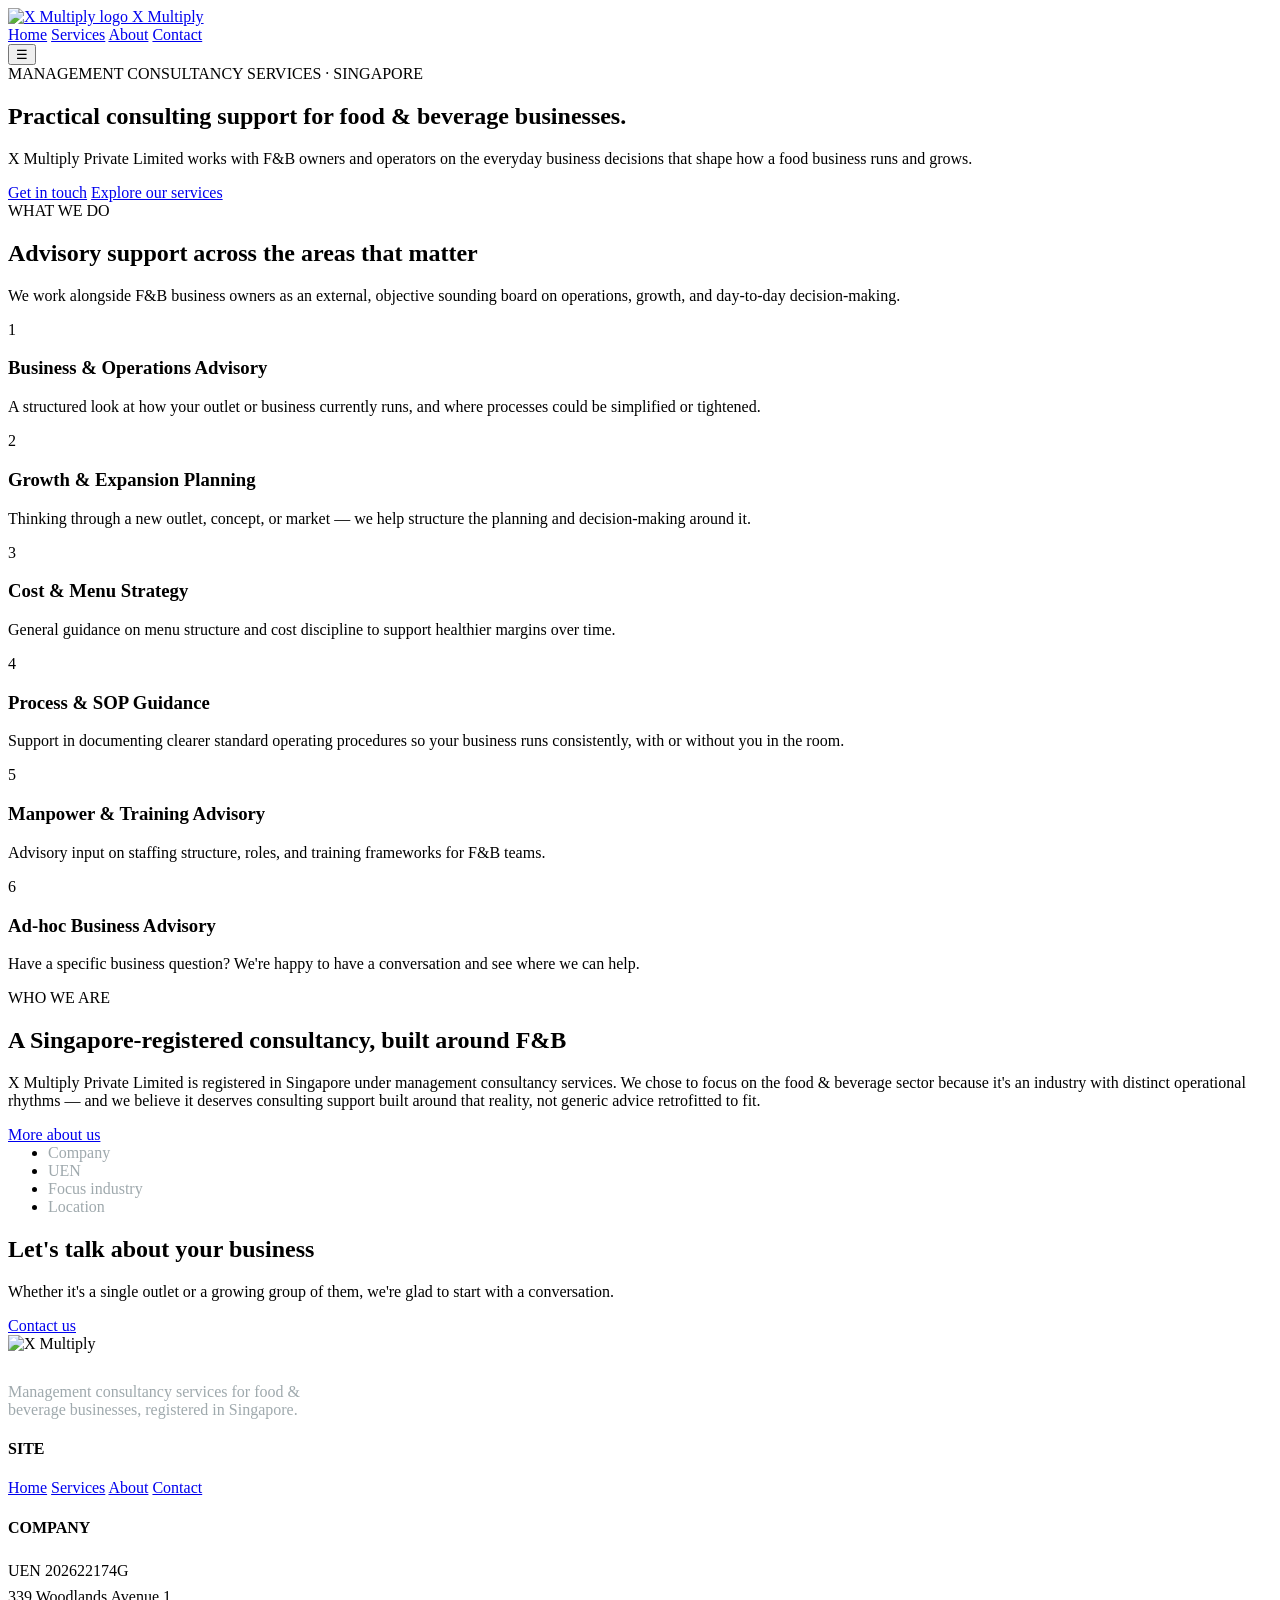
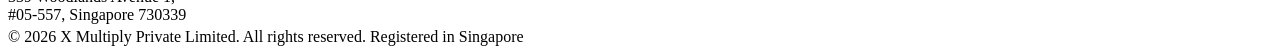
==== index.html @ 217ff971 "Add site pages, .gitignore, and vercel config" ====
<!doctype html>
<html lang="en">
<head>
<meta charset="utf-8" />
<meta name="viewport" content="width=device-width, initial-scale=1" />
<title>X Multiply Private Limited | F&amp;B Management Consultancy</title>
<meta name="description" content="X Multiply Private Limited is a Singapore-registered management consultancy offering advisory support to food &amp; beverage businesses." />
<link rel="icon" href="assets/favicon.svg" type="image/svg+xml" />
<link rel="apple-touch-icon" href="assets/logo-icon-192.png" />
<meta property="og:title" content="X Multiply Private Limited" />
<meta property="og:description" content="Management consultancy services for F&amp;B businesses in Singapore." />
<meta property="og:image" content="assets/og-image.png" />
<meta property="og:type" content="website" />
<link rel="stylesheet" href="css/style.css" />
</head>
<body>

<header class="site-header">
  <div class="wrap">
    <a href="index.html" class="brand">
      <img src="assets/logo-icon-192.png" alt="X Multiply logo" />
      <span>X Multiply</span>
    </a>
    <nav class="nav">
      <a href="index.html" class="active">Home</a>
      <a href="services.html">Services</a>
      <a href="about.html">About</a>
      <a href="contact.html">Contact</a>
    </nav>
    <button class="nav-toggle" aria-label="Toggle menu">&#9776;</button>
  </div>
</header>

<section class="hero">
  <div class="wrap">
    <span class="eyebrow">MANAGEMENT CONSULTANCY SERVICES &middot; SINGAPORE</span>
    <h1>Practical consulting support for food &amp; beverage businesses.</h1>
    <p class="lead">X Multiply Private Limited works with F&amp;B owners and operators on the everyday business decisions that shape how a food business runs and grows.</p>
    <div class="hero-actions">
      <a href="contact.html" class="btn btn-gold">Get in touch</a>
      <a href="services.html" class="btn btn-outline">Explore our services</a>
    </div>
  </div>
</section>

<section>
  <div class="wrap">
    <div class="section-head">
      <span class="kicker">WHAT WE DO</span>
      <h2>Advisory support across the areas that matter</h2>
      <p>We work alongside F&amp;B business owners as an external, objective sounding board on operations, growth, and day-to-day decision-making.</p>
    </div>
    <div class="grid">
      <div class="card">
        <div class="num">1</div>
        <h3>Business &amp; Operations Advisory</h3>
        <p>A structured look at how your outlet or business currently runs, and where processes could be simplified or tightened.</p>
      </div>
      <div class="card">
        <div class="num">2</div>
        <h3>Growth &amp; Expansion Planning</h3>
        <p>Thinking through a new outlet, concept, or market — we help structure the planning and decision-making around it.</p>
      </div>
      <div class="card">
        <div class="num">3</div>
        <h3>Cost &amp; Menu Strategy</h3>
        <p>General guidance on menu structure and cost discipline to support healthier margins over time.</p>
      </div>
      <div class="card">
        <div class="num">4</div>
        <h3>Process &amp; SOP Guidance</h3>
        <p>Support in documenting clearer standard operating procedures so your business runs consistently, with or without you in the room.</p>
      </div>
      <div class="card">
        <div class="num">5</div>
        <h3>Manpower &amp; Training Advisory</h3>
        <p>Advisory input on staffing structure, roles, and training frameworks for F&amp;B teams.</p>
      </div>
      <div class="card">
        <div class="num">6</div>
        <h3>Ad-hoc Business Advisory</h3>
        <p>Have a specific business question? We're happy to have a conversation and see where we can help.</p>
      </div>
    </div>
  </div>
</section>

<section class="band">
  <div class="wrap split">
    <div>
      <span class="kicker">WHO WE ARE</span>
      <h2>A Singapore-registered consultancy, built around F&amp;B</h2>
      <p>X Multiply Private Limited is registered in Singapore under management consultancy services. We chose to focus on the food &amp; beverage sector because it's an industry with distinct operational rhythms — and we believe it deserves consulting support built around that reality, not generic advice retrofitted to fit.</p>
      <a href="about.html" class="btn btn-outline">More about us</a>
    </div>
    <div class="panel" style="background:rgba(255,255,255,0.04); border-color:rgba(255,255,255,0.12);">
      <ul class="fact-list" style="margin-top:0;">
        <li><span style="color:#9fa9ad;">Company</span><span style="color:#fff;">X Multiply Private Limited</span></li>
        <li><span style="color:#9fa9ad;">UEN</span><span style="color:#fff;">202622174G</span></li>
        <li><span style="color:#9fa9ad;">Focus industry</span><span style="color:#fff;">Food &amp; Beverage</span></li>
        <li><span style="color:#9fa9ad;">Location</span><span style="color:#fff;">Singapore</span></li>
      </ul>
    </div>
  </div>
</section>

<section class="cta-band">
  <div class="wrap">
    <h2>Let's talk about your business</h2>
    <p>Whether it's a single outlet or a growing group of them, we're glad to start with a conversation.</p>
    <a href="contact.html" class="btn btn-gold">Contact us</a>
  </div>
</section>

<footer class="site-footer">
  <div class="wrap">
    <div class="footer-grid">
      <div>
        <img src="assets/logo-horizontal-white.png" alt="X Multiply" style="height:32px; margin-bottom:14px;" />
        <p style="color:#9fa9ad; max-width:320px;">Management consultancy services for food &amp; beverage businesses, registered in Singapore.</p>
      </div>
      <div>
        <h4>SITE</h4>
        <a href="index.html">Home</a>
        <a href="services.html">Services</a>
        <a href="about.html">About</a>
        <a href="contact.html">Contact</a>
      </div>
      <div>
        <h4>COMPANY</h4>
        <span style="display:block; padding:4px 0;">UEN 202622174G</span>
        <span style="display:block; padding:4px 0;">339 Woodlands Avenue 1,<br/>#05-557, Singapore 730339</span>
      </div>
    </div>
    <div class="footer-bottom">
      <span>&copy; 2026 X Multiply Private Limited. All rights reserved.</span>
      <span>Registered in Singapore</span>
    </div>
  </div>
</footer>

<script src="js/main.js"></script>
</body>
</html>
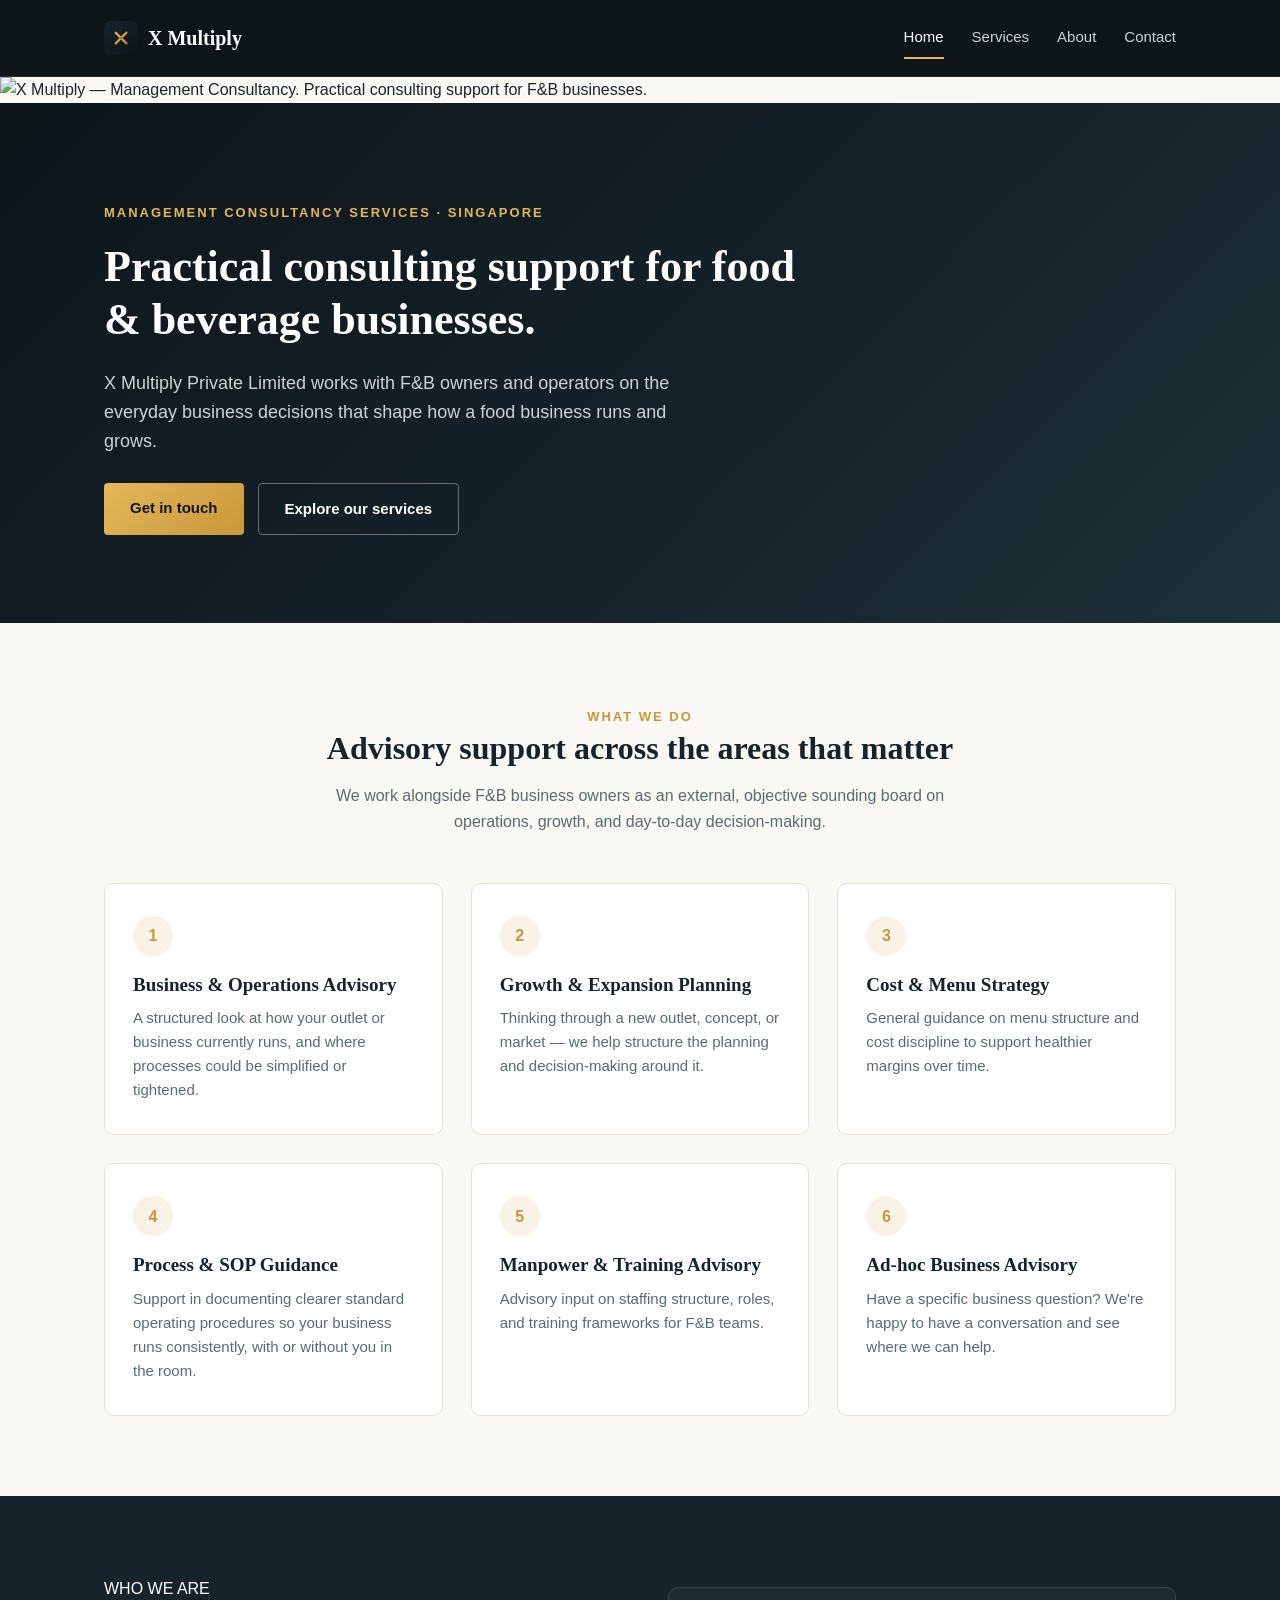
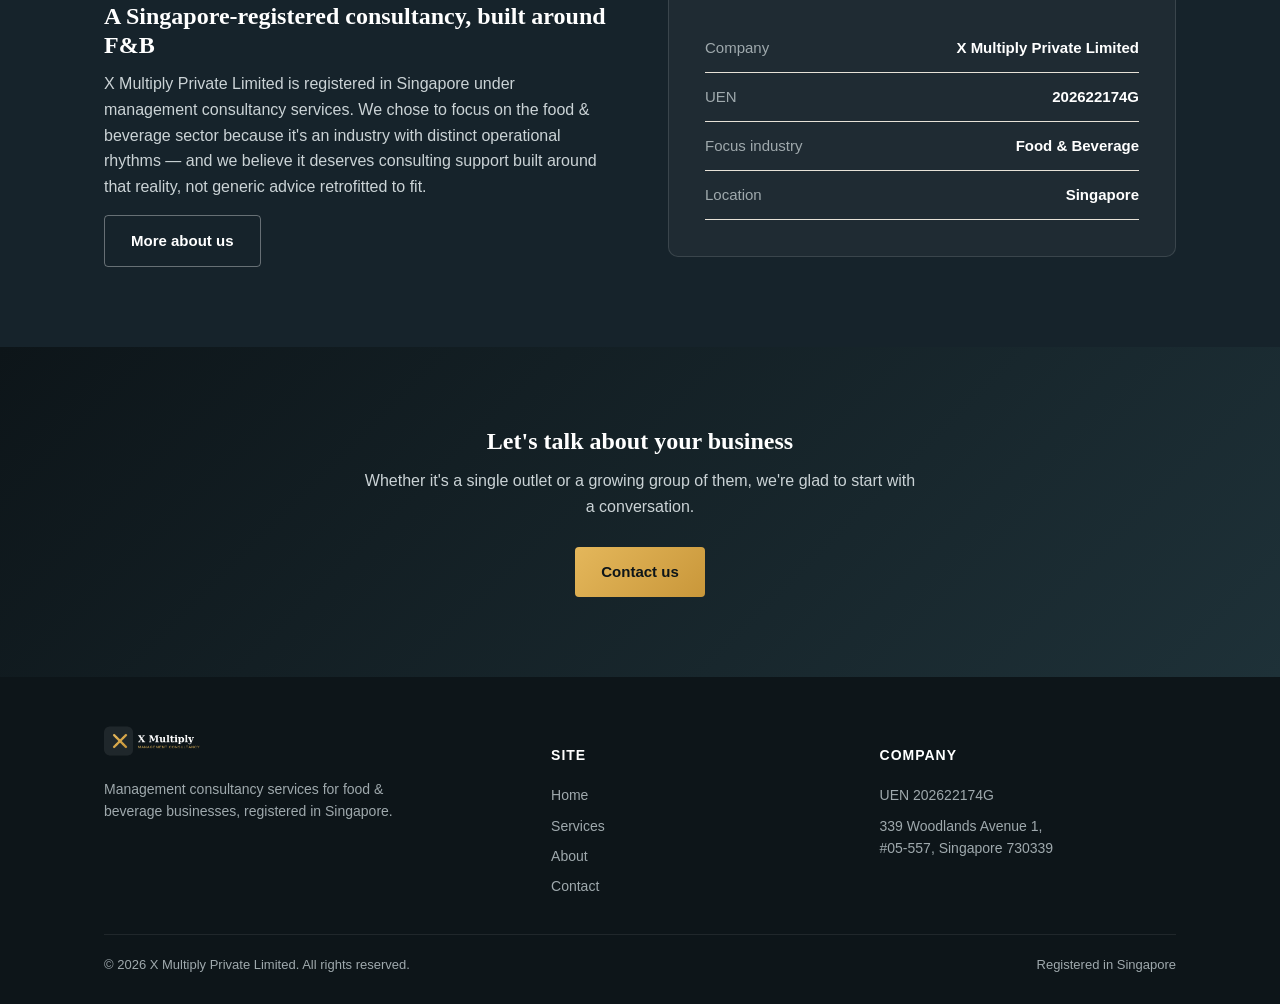
==== commit 7e35d5bf: "Add website banner image to all pages" ====
--- a/index.html
+++ b/index.html
@@ -30,6 +30,10 @@
     <button class="nav-toggle" aria-label="Toggle menu">&#9776;</button>
   </div>
 </header>
+
+<div class="site-banner">
+  <img src="assets/banner-web.png" alt="X Multiply — Management Consultancy. Practical consulting support for F&amp;B businesses." />
+</div>
 
 <section class="hero">
   <div class="wrap">
--- a/css/style.css
+++ b/css/style.css
@@ -0,0 +1,230 @@
+:root {
+  --navy-950: #0d1519;
+  --navy-900: #16232b;
+  --navy-800: #1e3138;
+  --gold-400: #e4b75b;
+  --gold-500: #c9973a;
+  --ink: #1c2529;
+  --muted: #5c6b70;
+  --paper: #faf8f4;
+  --line: #e7e2d8;
+  --max: 1120px;
+}
+
+* { box-sizing: border-box; }
+html { scroll-behavior: smooth; }
+
+body {
+  margin: 0;
+  font-family: -apple-system, BlinkMacSystemFont, "Segoe UI", Arial, sans-serif;
+  color: var(--ink);
+  background: var(--paper);
+  line-height: 1.6;
+}
+
+h1, h2, h3 {
+  font-family: Georgia, "Times New Roman", serif;
+  margin: 0 0 0.5em;
+  line-height: 1.2;
+  color: var(--navy-900);
+}
+
+p { margin: 0 0 1em; color: var(--muted); }
+a { color: inherit; text-decoration: none; }
+
+.wrap {
+  max-width: var(--max);
+  margin: 0 auto;
+  padding: 0 24px;
+}
+
+/* Header */
+.site-header {
+  background: var(--navy-950);
+  position: sticky;
+  top: 0;
+  z-index: 50;
+  border-bottom: 1px solid rgba(228,183,91,0.15);
+}
+.site-header .wrap {
+  display: flex;
+  align-items: center;
+  justify-content: space-between;
+  height: 76px;
+}
+.brand { display: flex; align-items: center; gap: 10px; }
+.brand img { height: 34px; display: block; }
+.brand span { color: #fff; font-family: Georgia, serif; font-size: 20px; font-weight: 700; }
+
+.nav { display: flex; gap: 28px; }
+.nav a {
+  color: #cbd3d6;
+  font-size: 15px;
+  font-weight: 500;
+  padding: 8px 0;
+  border-bottom: 2px solid transparent;
+  transition: color .2s, border-color .2s;
+}
+.nav a:hover, .nav a.active { color: #fff; border-color: var(--gold-400); }
+
+.nav-toggle { display: none; background: none; border: none; color: #fff; font-size: 24px; cursor: pointer; }
+
+@media (max-width: 760px) {
+  .nav { position: absolute; top: 76px; left: 0; right: 0; background: var(--navy-950); flex-direction: column; padding: 16px 24px; gap: 16px; display: none; border-bottom: 1px solid rgba(228,183,91,0.15); }
+  .nav.open { display: flex; }
+  .nav-toggle { display: block; }
+}
+
+/* Hero */
+.hero {
+  background: linear-gradient(135deg, var(--navy-950), var(--navy-900) 60%, var(--navy-800));
+  color: #fff;
+  padding: 96px 0 88px;
+}
+.hero .eyebrow {
+  display: inline-block;
+  color: var(--gold-400);
+  font-size: 13px;
+  letter-spacing: 2px;
+  font-weight: 600;
+  margin-bottom: 18px;
+}
+.hero h1 { color: #fff; font-size: 44px; max-width: 720px; }
+.hero p.lead { color: #cbd3d6; font-size: 18px; max-width: 620px; }
+.hero-actions { display: flex; gap: 14px; margin-top: 28px; flex-wrap: wrap; }
+
+.btn {
+  display: inline-block;
+  padding: 13px 26px;
+  border-radius: 4px;
+  font-weight: 600;
+  font-size: 15px;
+  transition: transform .15s, opacity .15s;
+}
+.btn:hover { transform: translateY(-1px); }
+.btn-gold { background: linear-gradient(135deg, var(--gold-400), var(--gold-500)); color: var(--navy-950); }
+.btn-outline { border: 1px solid rgba(255,255,255,0.35); color: #fff; }
+
+/* Sections */
+section { padding: 80px 0; }
+.section-head { max-width: 640px; margin: 0 auto 48px; text-align: center; }
+.section-head .kicker { color: var(--gold-500); font-size: 13px; letter-spacing: 2px; font-weight: 700; }
+.section-head h2 { font-size: 32px; }
+
+.grid {
+  display: grid;
+  gap: 28px;
+  grid-template-columns: repeat(auto-fit, minmax(260px, 1fr));
+}
+
+.card {
+  background: #fff;
+  border: 1px solid var(--line);
+  border-radius: 10px;
+  padding: 32px 28px;
+}
+.card .num {
+  display: inline-flex;
+  width: 40px; height: 40px;
+  align-items: center; justify-content: center;
+  border-radius: 50%;
+  background: rgba(201,151,58,0.12);
+  color: var(--gold-500);
+  font-weight: 700;
+  margin-bottom: 18px;
+}
+.card h3 { font-size: 19px; margin-bottom: 10px; }
+.card p { margin: 0; font-size: 15px; }
+
+.band {
+  background: var(--navy-900);
+  color: #fff;
+}
+.band h2 { color: #fff; }
+.band p { color: #cbd3d6; }
+
+.split {
+  display: grid;
+  grid-template-columns: 1fr 1fr;
+  gap: 56px;
+  align-items: center;
+}
+@media (max-width: 800px) { .split { grid-template-columns: 1fr; } }
+
+.fact-list { list-style: none; padding: 0; margin: 24px 0 0; }
+.fact-list li {
+  display: flex;
+  justify-content: space-between;
+  gap: 12px;
+  padding: 12px 0;
+  border-bottom: 1px solid var(--line);
+  font-size: 15px;
+}
+.fact-list li span:first-child { color: var(--muted); }
+.fact-list li span:last-child { font-weight: 600; color: var(--navy-900); text-align: right; }
+
+.panel {
+  background: #fff;
+  border: 1px solid var(--line);
+  border-radius: 10px;
+  padding: 36px;
+}
+
+.cta-band {
+  background: linear-gradient(135deg, var(--navy-950), var(--navy-800));
+  color: #fff;
+  text-align: center;
+}
+.cta-band h2 { color: #fff; }
+.cta-band p { color: #cbd3d6; max-width: 560px; margin: 0 auto 28px; }
+
+/* Contact */
+.contact-grid { display: grid; grid-template-columns: 1fr 1fr; gap: 48px; }
+@media (max-width: 800px) { .contact-grid { grid-template-columns: 1fr; } }
+.field { margin-bottom: 18px; }
+.field label { display: block; font-size: 14px; font-weight: 600; margin-bottom: 6px; color: var(--navy-900); }
+.field input, .field textarea {
+  width: 100%;
+  padding: 12px 14px;
+  border: 1px solid var(--line);
+  border-radius: 6px;
+  font-size: 15px;
+  font-family: inherit;
+  background: #fff;
+}
+.field textarea { resize: vertical; min-height: 120px; }
+
+.disclaimer {
+  font-size: 13px;
+  color: var(--muted);
+  border-top: 1px dashed var(--line);
+  padding-top: 16px;
+  margin-top: 8px;
+}
+
+/* Footer */
+.site-footer {
+  background: var(--navy-950);
+  color: #9fa9ad;
+  padding: 48px 0 28px;
+  font-size: 14px;
+}
+.footer-grid {
+  display: grid;
+  grid-template-columns: 1.4fr 1fr 1fr;
+  gap: 32px;
+  margin-bottom: 32px;
+}
+@media (max-width: 700px) { .footer-grid { grid-template-columns: 1fr; } }
+.site-footer h4 { color: #fff; font-family: inherit; font-size: 14px; letter-spacing: 1px; margin-bottom: 14px; }
+.site-footer a { color: #9fa9ad; display: block; padding: 4px 0; }
+.site-footer a:hover { color: var(--gold-400); }
+.footer-bottom {
+  border-top: 1px solid rgba(255,255,255,0.08);
+  padding-top: 20px;
+  display: flex;
+  justify-content: space-between;
+  flex-wrap: wrap;
+  gap: 8px;
+  font-size: 13px;
+}
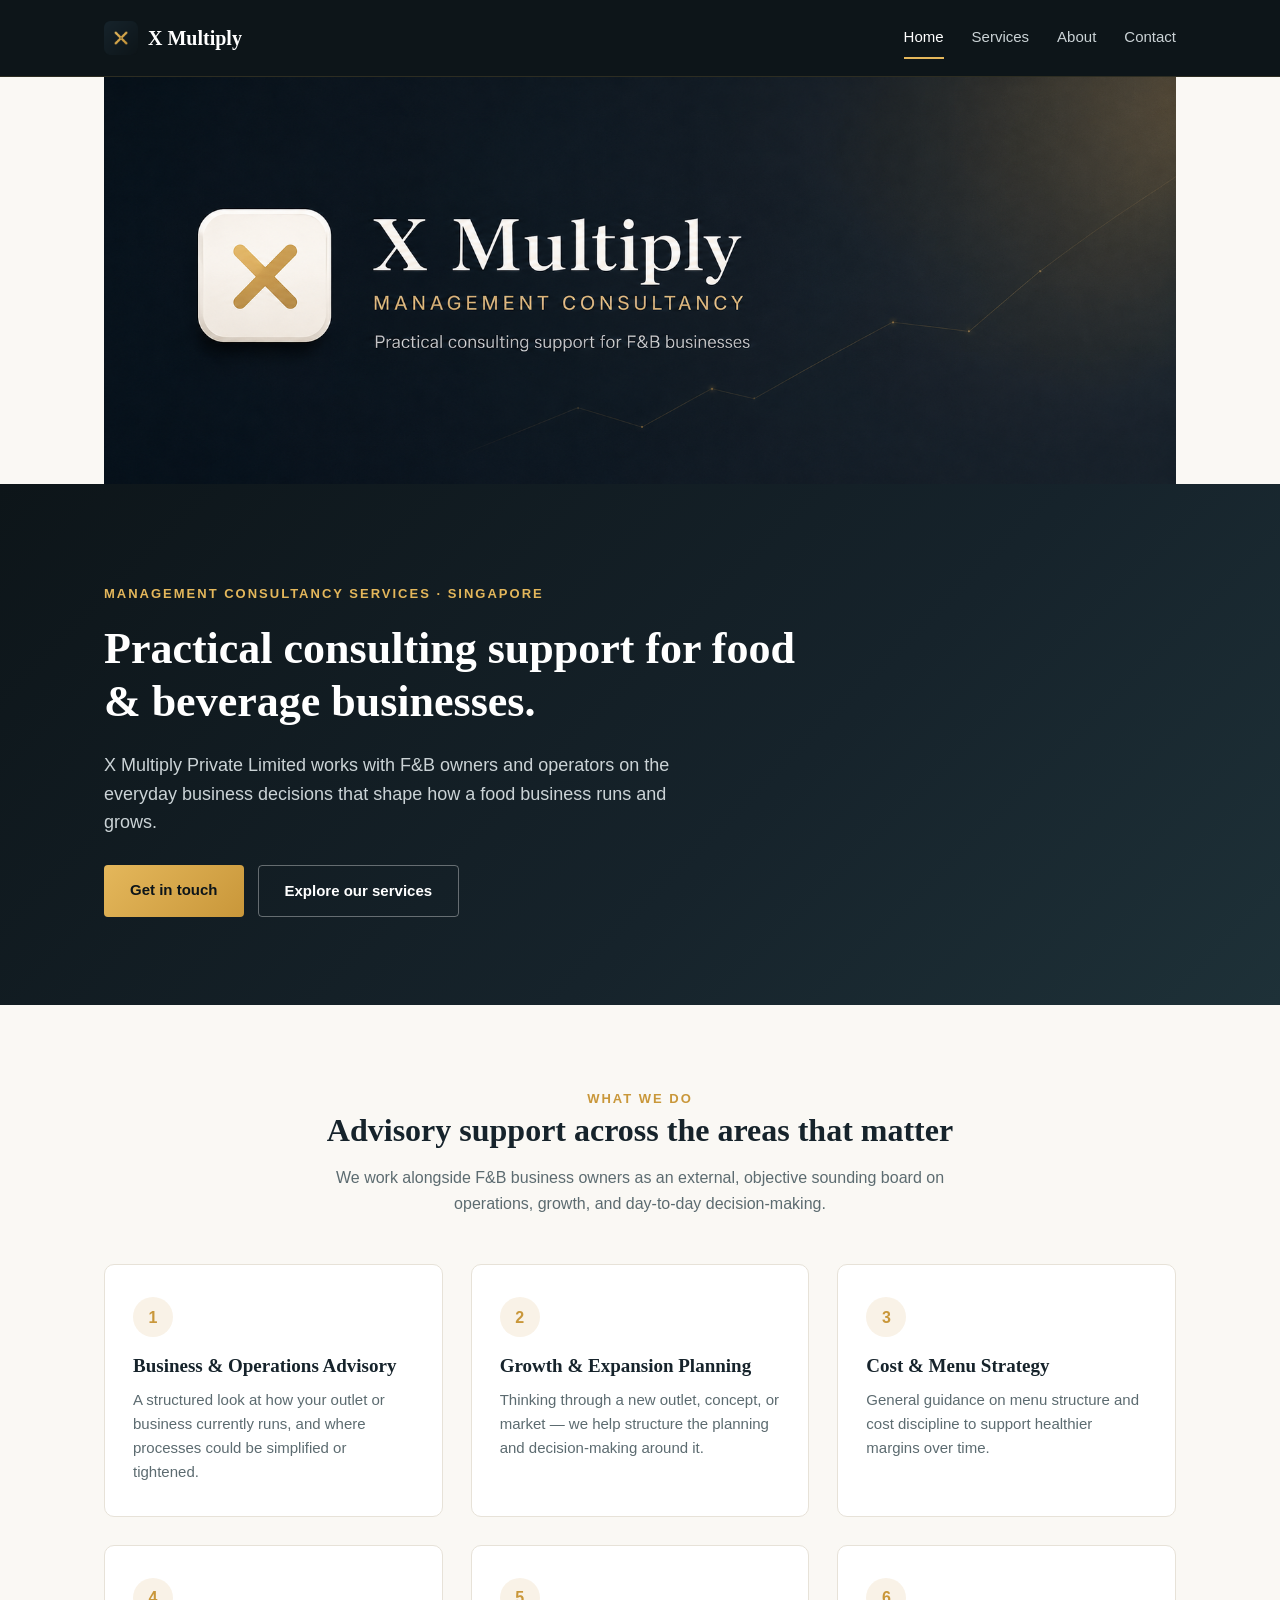
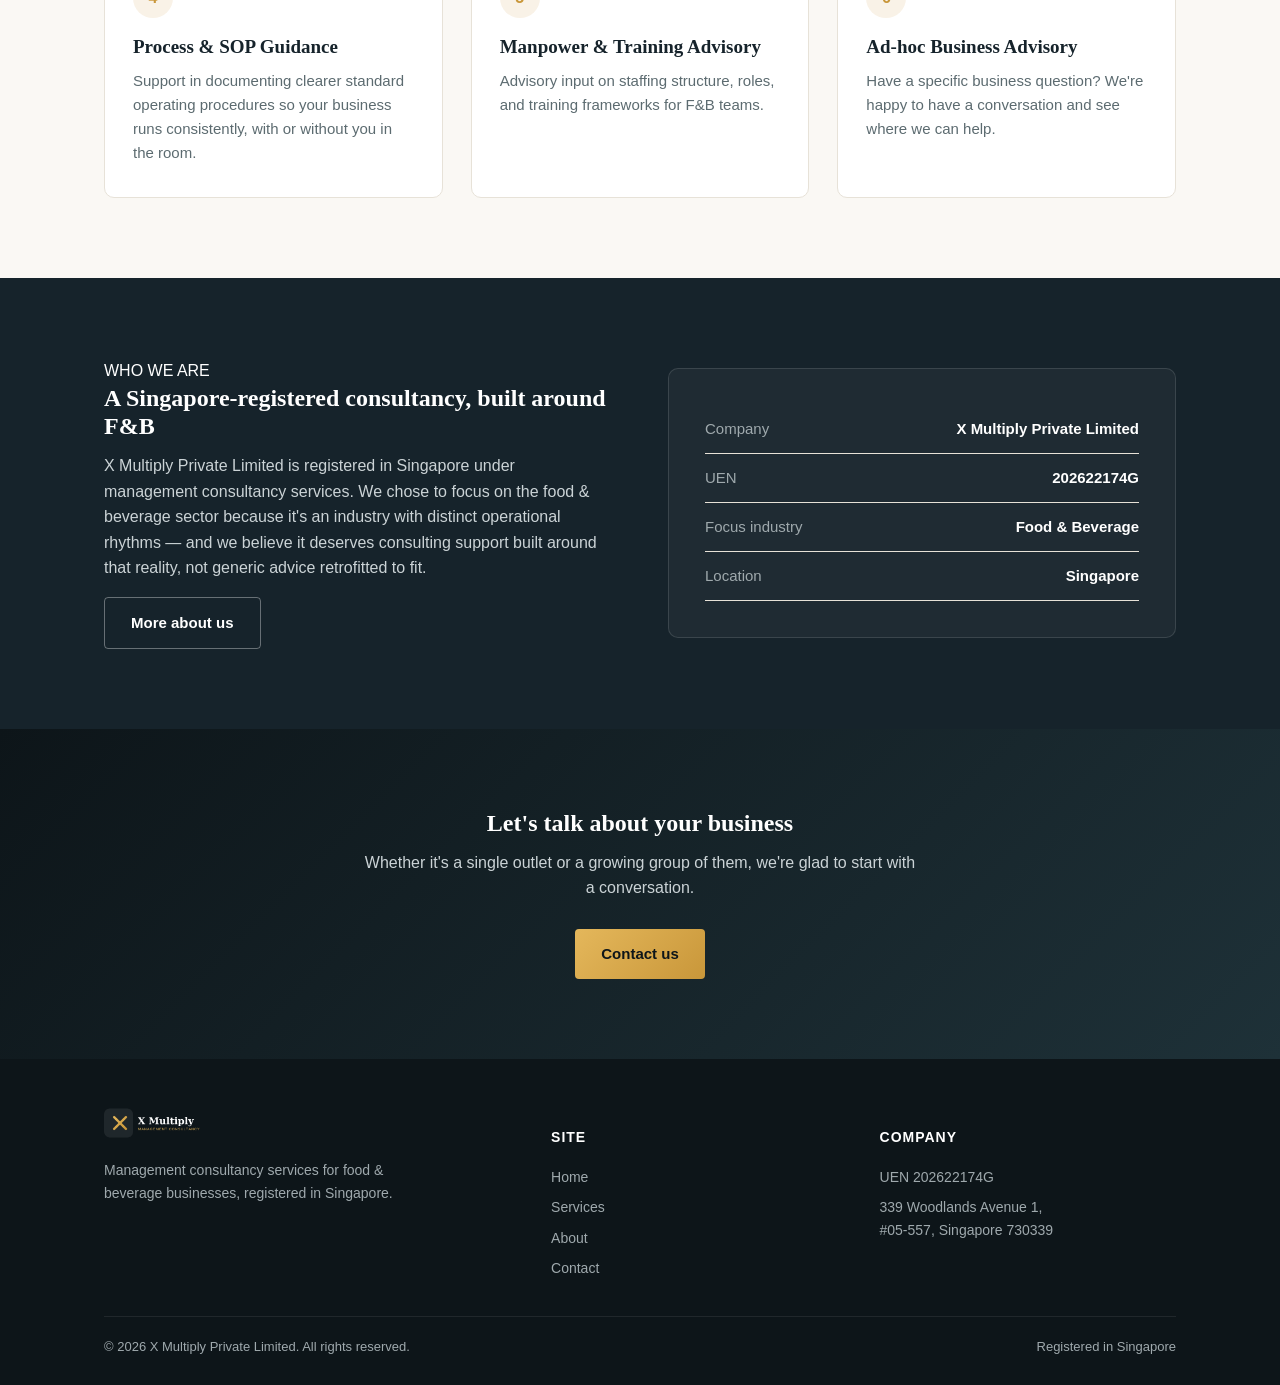
==== commit a9cb5687: "Fix banner alignment: contain within page width, add margin" ====
--- a/index.html
+++ b/index.html
@@ -32,7 +32,9 @@
 </header>
 
 <div class="site-banner">
-  <img src="assets/banner-web.png" alt="X Multiply — Management Consultancy. Practical consulting support for F&amp;B businesses." />
+  <div class="wrap">
+    <img src="assets/banner-web.png" alt="X Multiply — Management Consultancy. Practical consulting support for F&amp;B businesses." />
+  </div>
 </div>
 
 <section class="hero">
--- a/css/style.css
+++ b/css/style.css
@@ -74,6 +74,10 @@
   .nav.open { display: flex; }
   .nav-toggle { display: block; }
 }
+
+/* Banner */
+.site-banner { display: block; width: 100%; line-height: 0; }
+.site-banner img { width: 100%; height: auto; display: block; }
 
 /* Hero */
 .hero {
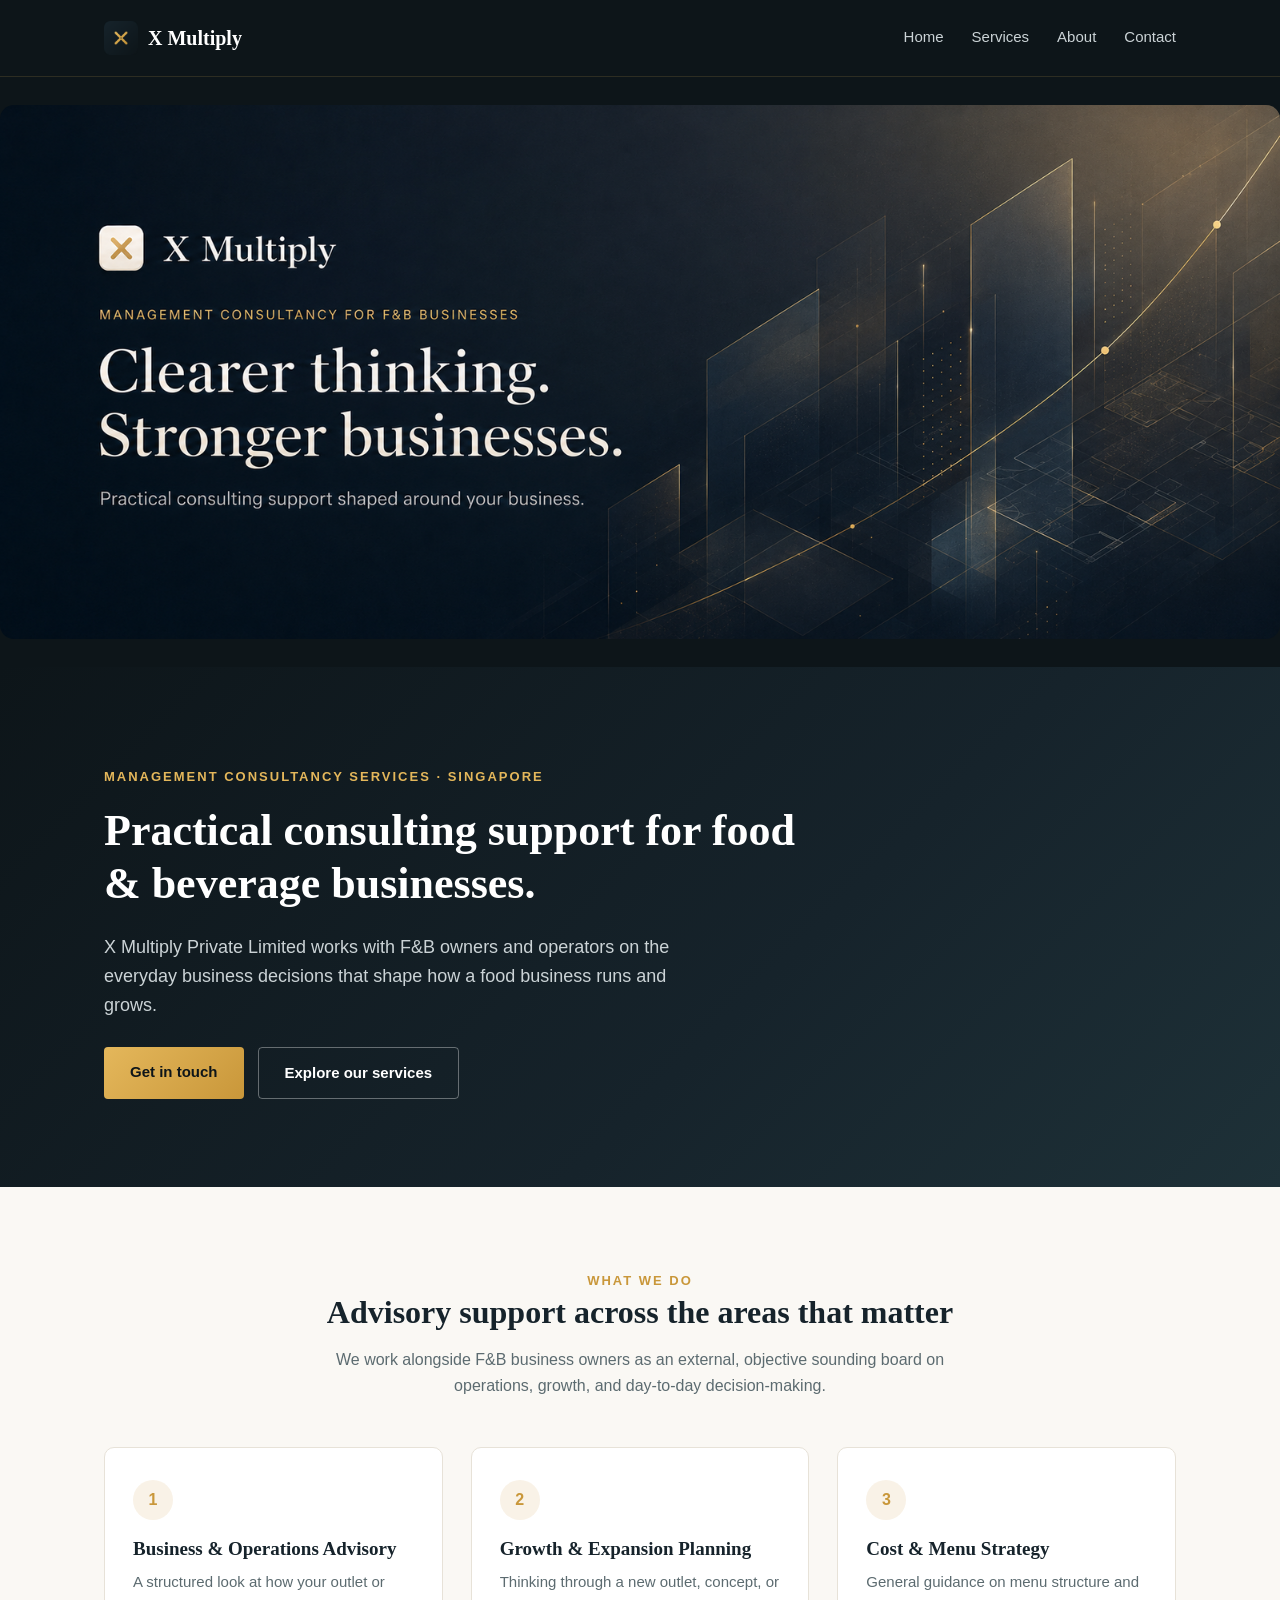
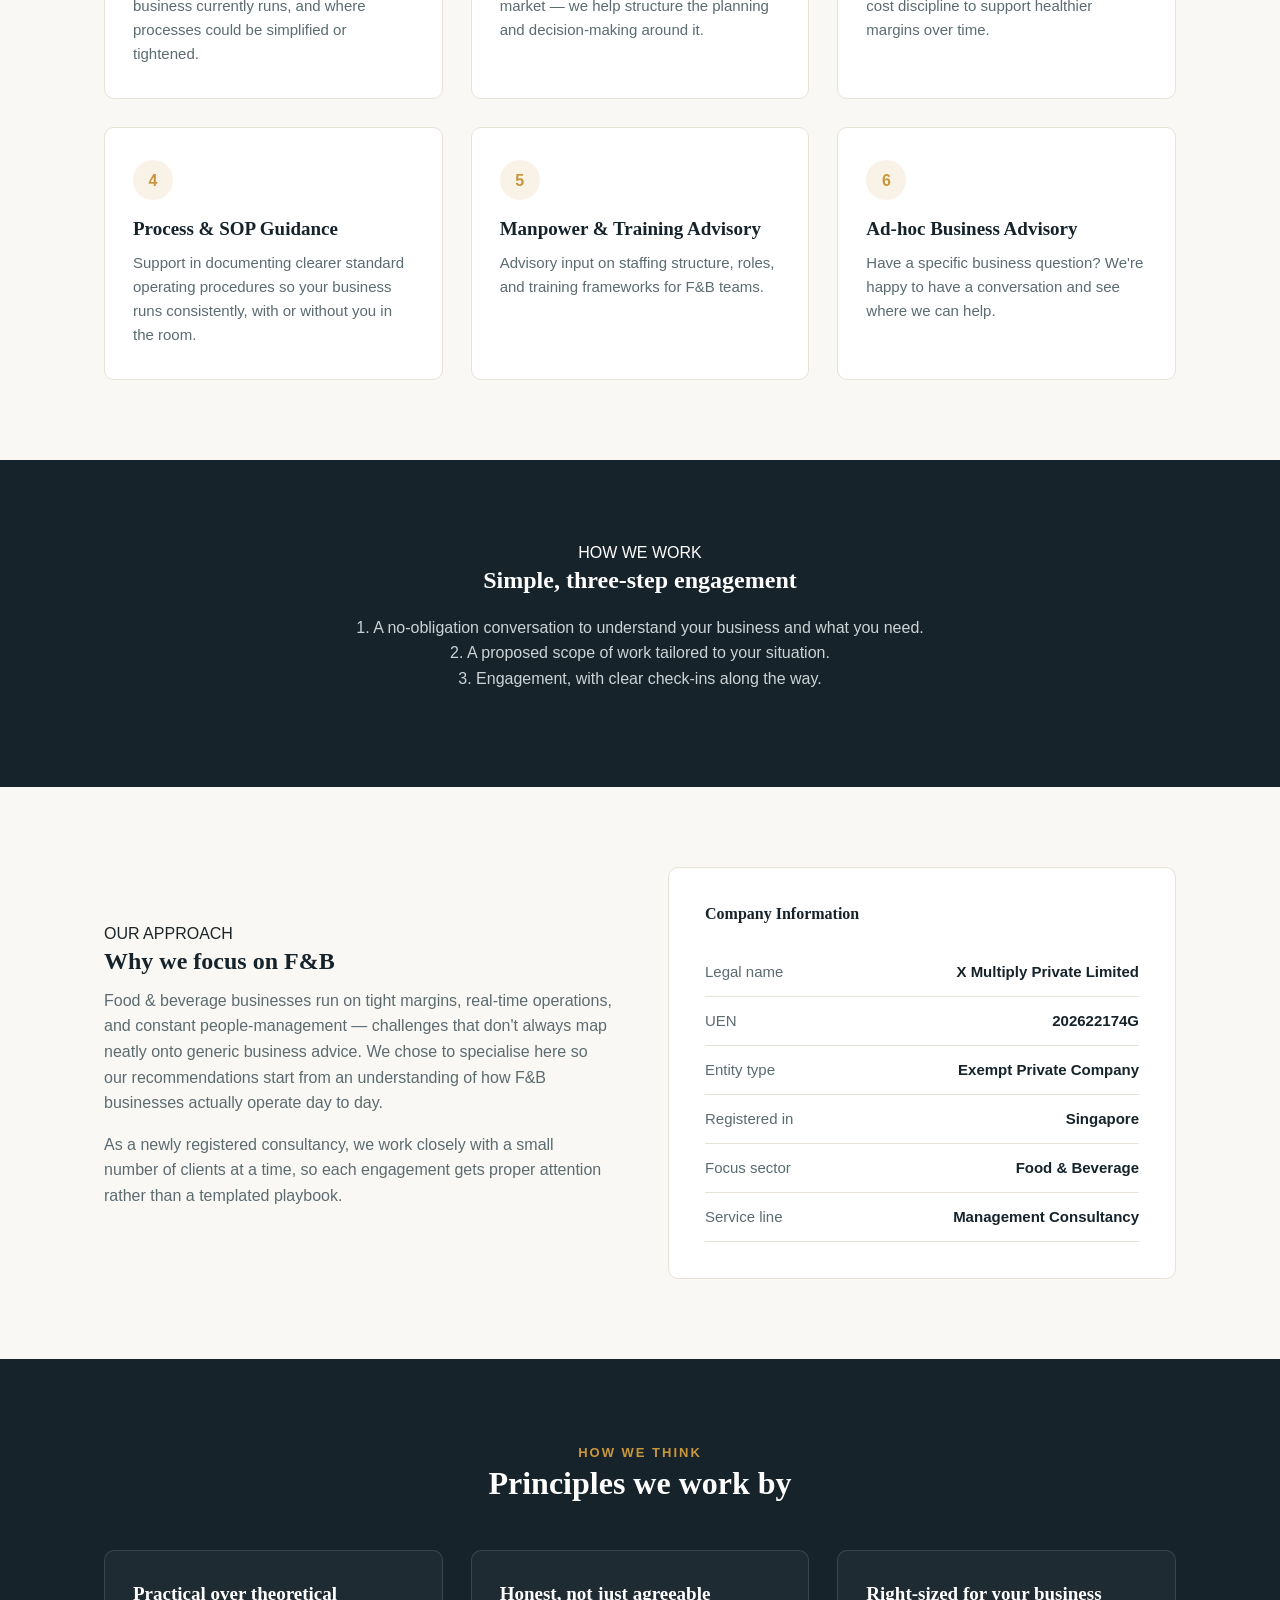
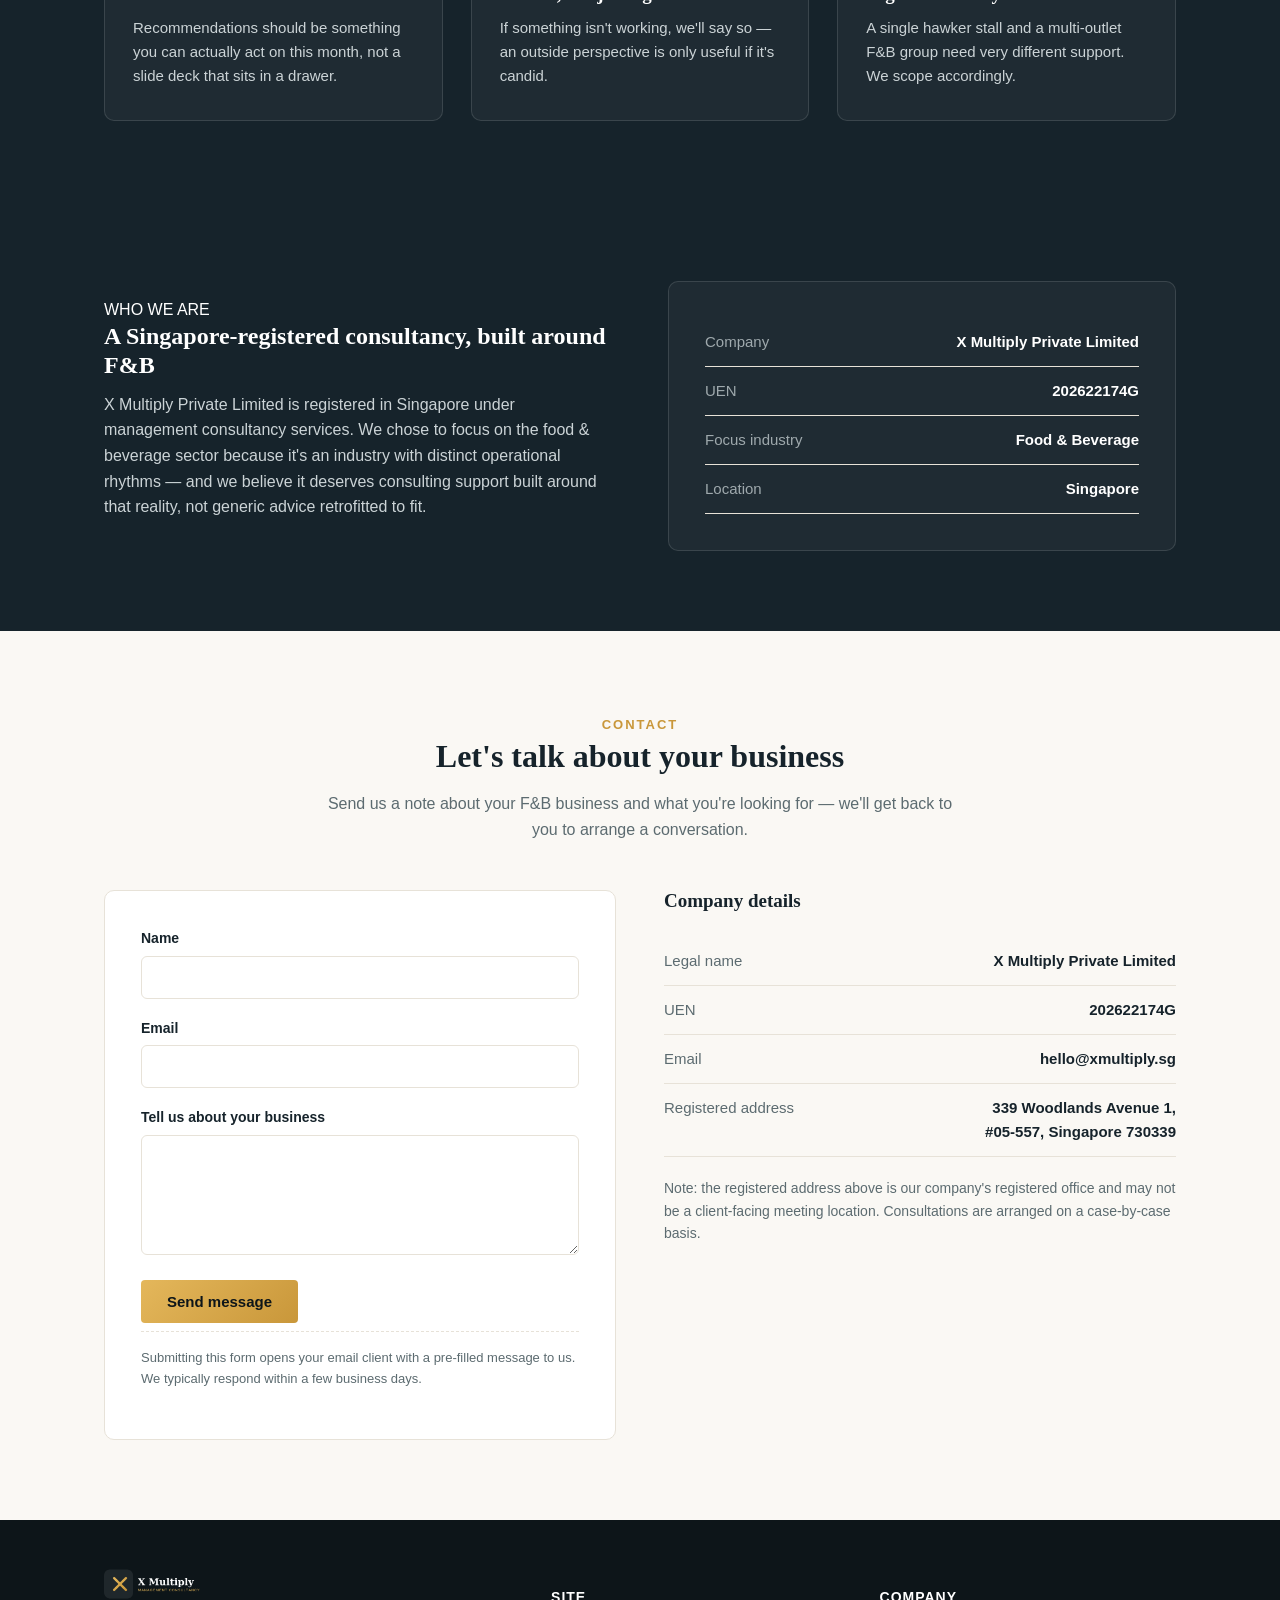
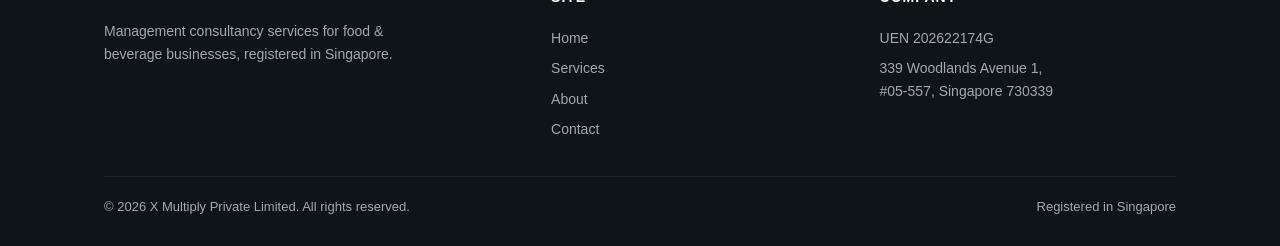
==== commit 78814b1d: "Convert to single-page site with anchor navigation; full-width banner" ====
--- a/index.html
+++ b/index.html
@@ -17,24 +17,22 @@
 
 <header class="site-header">
   <div class="wrap">
-    <a href="index.html" class="brand">
+    <a href="#home" class="brand">
       <img src="assets/logo-icon-192.png" alt="X Multiply logo" />
       <span>X Multiply</span>
     </a>
     <nav class="nav">
-      <a href="index.html" class="active">Home</a>
-      <a href="services.html">Services</a>
-      <a href="about.html">About</a>
-      <a href="contact.html">Contact</a>
+      <a href="#home">Home</a>
+      <a href="#services">Services</a>
+      <a href="#about">About</a>
+      <a href="#contact">Contact</a>
     </nav>
     <button class="nav-toggle" aria-label="Toggle menu">&#9776;</button>
   </div>
 </header>
 
-<div class="site-banner">
-  <div class="wrap">
-    <img src="assets/banner-web.png" alt="X Multiply — Management Consultancy. Practical consulting support for F&amp;B businesses." />
-  </div>
+<div id="home" class="site-banner">
+  <img src="assets/banner-web.png" alt="X Multiply — Management Consultancy. Practical consulting support for F&amp;B businesses." />
 </div>
 
 <section class="hero">
@@ -43,13 +41,13 @@
     <h1>Practical consulting support for food &amp; beverage businesses.</h1>
     <p class="lead">X Multiply Private Limited works with F&amp;B owners and operators on the everyday business decisions that shape how a food business runs and grows.</p>
     <div class="hero-actions">
-      <a href="contact.html" class="btn btn-gold">Get in touch</a>
-      <a href="services.html" class="btn btn-outline">Explore our services</a>
-    </div>
-  </div>
-</section>
-
-<section>
+      <a href="#contact" class="btn btn-gold">Get in touch</a>
+      <a href="#services" class="btn btn-outline">Explore our services</a>
+    </div>
+  </div>
+</section>
+
+<section id="services">
   <div class="wrap">
     <div class="section-head">
       <span class="kicker">WHAT WE DO</span>
@@ -86,6 +84,61 @@
         <div class="num">6</div>
         <h3>Ad-hoc Business Advisory</h3>
         <p>Have a specific business question? We're happy to have a conversation and see where we can help.</p>
+      </div>
+    </div>
+  </div>
+</section>
+
+<section class="band">
+  <div class="wrap" style="text-align:center; max-width:640px;">
+    <span class="kicker">HOW WE WORK</span>
+    <h2>Simple, three-step engagement</h2>
+    <p style="margin-top:20px;">1. A no-obligation conversation to understand your business and what you need.<br/>
+    2. A proposed scope of work tailored to your situation.<br/>
+    3. Engagement, with clear check-ins along the way.</p>
+  </div>
+</section>
+
+<section id="about">
+  <div class="wrap split">
+    <div>
+      <span class="kicker">OUR APPROACH</span>
+      <h2>Why we focus on F&amp;B</h2>
+      <p>Food &amp; beverage businesses run on tight margins, real-time operations, and constant people-management — challenges that don't always map neatly onto generic business advice. We chose to specialise here so our recommendations start from an understanding of how F&amp;B businesses actually operate day to day.</p>
+      <p>As a newly registered consultancy, we work closely with a small number of clients at a time, so each engagement gets proper attention rather than a templated playbook.</p>
+    </div>
+    <div class="panel">
+      <h3 style="font-size:16px; margin-bottom:18px;">Company Information</h3>
+      <ul class="fact-list">
+        <li><span>Legal name</span><span>X Multiply Private Limited</span></li>
+        <li><span>UEN</span><span>202622174G</span></li>
+        <li><span>Entity type</span><span>Exempt Private Company</span></li>
+        <li><span>Registered in</span><span>Singapore</span></li>
+        <li><span>Focus sector</span><span>Food &amp; Beverage</span></li>
+        <li><span>Service line</span><span>Management Consultancy</span></li>
+      </ul>
+    </div>
+  </div>
+</section>
+
+<section class="band">
+  <div class="wrap">
+    <div class="section-head">
+      <span class="kicker">HOW WE THINK</span>
+      <h2>Principles we work by</h2>
+    </div>
+    <div class="grid">
+      <div class="card" style="background:rgba(255,255,255,0.04); border-color:rgba(255,255,255,0.12);">
+        <h3 style="color:#fff;">Practical over theoretical</h3>
+        <p style="color:#cbd3d6;">Recommendations should be something you can actually act on this month, not a slide deck that sits in a drawer.</p>
+      </div>
+      <div class="card" style="background:rgba(255,255,255,0.04); border-color:rgba(255,255,255,0.12);">
+        <h3 style="color:#fff;">Honest, not just agreeable</h3>
+        <p style="color:#cbd3d6;">If something isn't working, we'll say so — an outside perspective is only useful if it's candid.</p>
+      </div>
+      <div class="card" style="background:rgba(255,255,255,0.04); border-color:rgba(255,255,255,0.12);">
+        <h3 style="color:#fff;">Right-sized for your business</h3>
+        <p style="color:#cbd3d6;">A single hawker stall and a multi-outlet F&amp;B group need very different support. We scope accordingly.</p>
       </div>
     </div>
   </div>
@@ -96,8 +149,7 @@
     <div>
       <span class="kicker">WHO WE ARE</span>
       <h2>A Singapore-registered consultancy, built around F&amp;B</h2>
-      <p>X Multiply Private Limited is registered in Singapore under management consultancy services. We chose to focus on the food &amp; beverage sector because it's an industry with distinct operational rhythms — and we believe it deserves consulting support built around that reality, not generic advice retrofitted to fit.</p>
-      <a href="about.html" class="btn btn-outline">More about us</a>
+      <p style="color:#cbd3d6;">X Multiply Private Limited is registered in Singapore under management consultancy services. We chose to focus on the food &amp; beverage sector because it's an industry with distinct operational rhythms — and we believe it deserves consulting support built around that reality, not generic advice retrofitted to fit.</p>
     </div>
     <div class="panel" style="background:rgba(255,255,255,0.04); border-color:rgba(255,255,255,0.12);">
       <ul class="fact-list" style="margin-top:0;">
@@ -110,11 +162,43 @@
   </div>
 </section>
 
-<section class="cta-band">
-  <div class="wrap">
-    <h2>Let's talk about your business</h2>
-    <p>Whether it's a single outlet or a growing group of them, we're glad to start with a conversation.</p>
-    <a href="contact.html" class="btn btn-gold">Contact us</a>
+<section id="contact">
+  <div class="wrap">
+    <div class="section-head">
+      <span class="kicker">CONTACT</span>
+      <h2>Let's talk about your business</h2>
+      <p>Send us a note about your F&amp;B business and what you're looking for — we'll get back to you to arrange a conversation.</p>
+    </div>
+  </div>
+  <div class="wrap contact-grid">
+    <div class="panel">
+      <form id="contact-form">
+        <div class="field">
+          <label for="name">Name</label>
+          <input type="text" id="name" name="name" required />
+        </div>
+        <div class="field">
+          <label for="email">Email</label>
+          <input type="email" id="email" name="email" required />
+        </div>
+        <div class="field">
+          <label for="message">Tell us about your business</label>
+          <textarea id="message" name="message" required></textarea>
+        </div>
+        <button type="submit" class="btn btn-gold" style="border:none; cursor:pointer;">Send message</button>
+        <p class="disclaimer">Submitting this form opens your email client with a pre-filled message to us. We typically respond within a few business days.</p>
+      </form>
+    </div>
+    <div>
+      <h3 style="font-size:19px;">Company details</h3>
+      <ul class="fact-list">
+        <li><span>Legal name</span><span>X Multiply Private Limited</span></li>
+        <li><span>UEN</span><span>202622174G</span></li>
+        <li><span>Email</span><span>hello@xmultiply.sg</span></li>
+        <li><span>Registered address</span><span>339 Woodlands Avenue 1,<br/>#05-557, Singapore 730339</span></li>
+      </ul>
+      <p style="margin-top:20px; font-size:14px;">Note: the registered address above is our company's registered office and may not be a client-facing meeting location. Consultations are arranged on a case-by-case basis.</p>
+    </div>
   </div>
 </section>
 
@@ -127,10 +211,10 @@
       </div>
       <div>
         <h4>SITE</h4>
-        <a href="index.html">Home</a>
-        <a href="services.html">Services</a>
-        <a href="about.html">About</a>
-        <a href="contact.html">Contact</a>
+        <a href="#home">Home</a>
+        <a href="#services">Services</a>
+        <a href="#about">About</a>
+        <a href="#contact">Contact</a>
       </div>
       <div>
         <h4>COMPANY</h4>
--- a/css/style.css
+++ b/css/style.css
@@ -76,8 +76,18 @@
 }
 
 /* Banner */
-.site-banner { display: block; width: 100%; line-height: 0; }
-.site-banner img { width: 100%; height: auto; display: block; }
+.site-banner { display: block; width: 100%; line-height: 0; background: var(--navy-950); padding: 28px 0; }
+.site-banner .wrap { padding-left: 24px; padding-right: 24px; }
+.site-banner img {
+  display: block;
+  width: 100%;
+  max-width: 100%;
+  height: auto;
+  border-radius: 14px;
+}
+@media (max-width: 700px) {
+  .site-banner { padding: 18px 0; }
+}
 
 /* Hero */
 .hero {
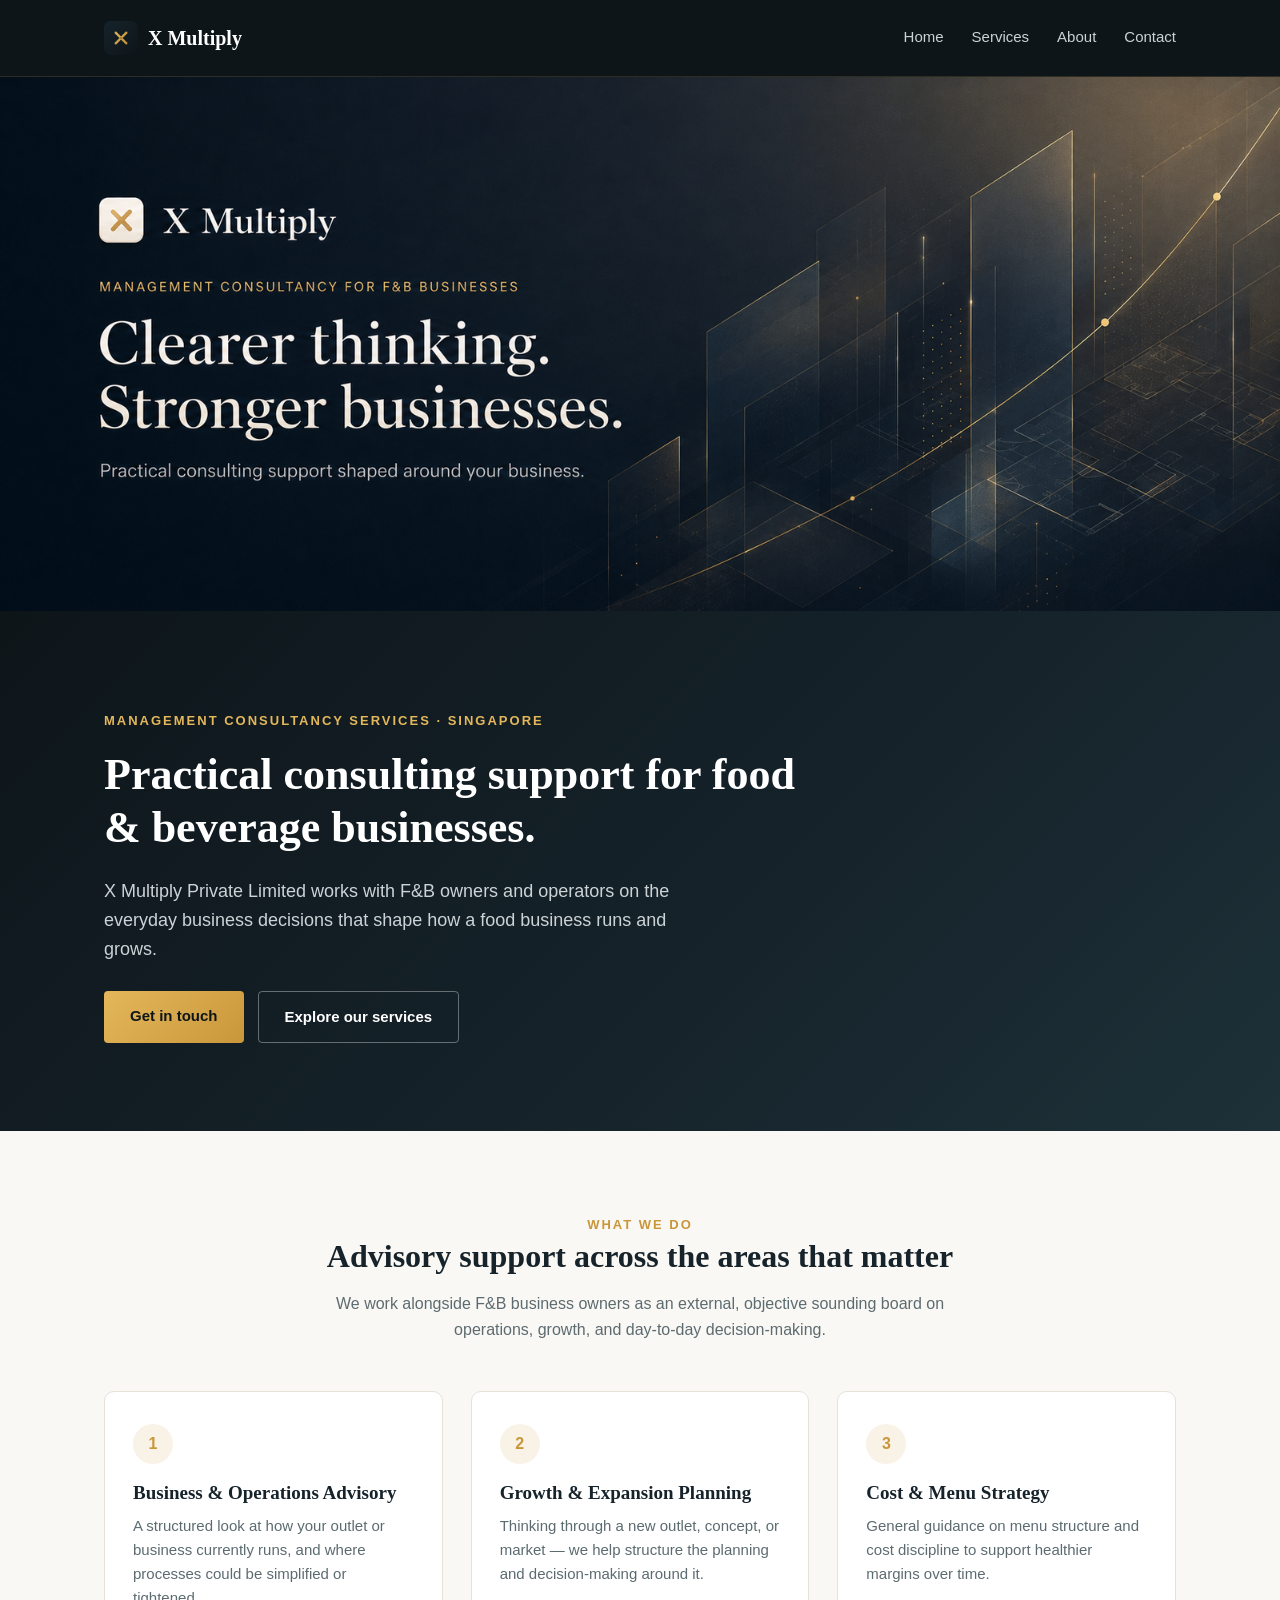
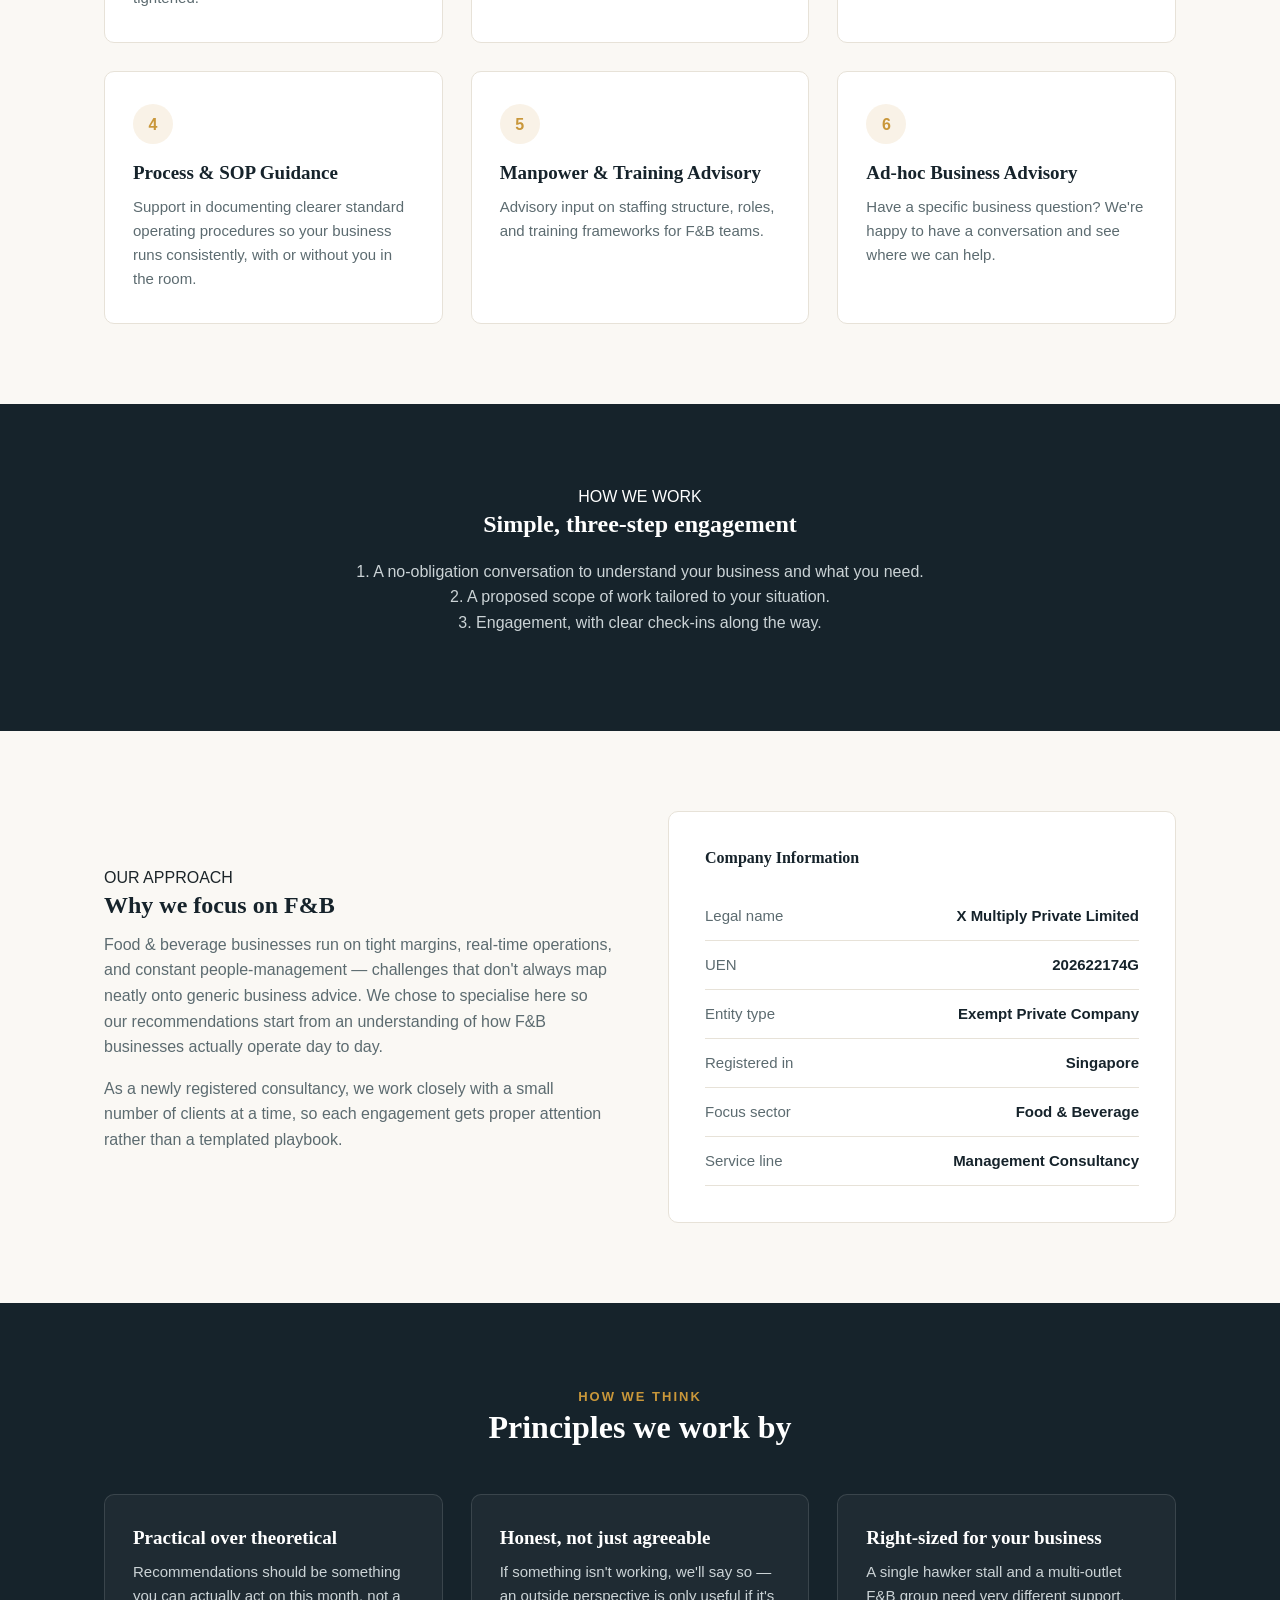
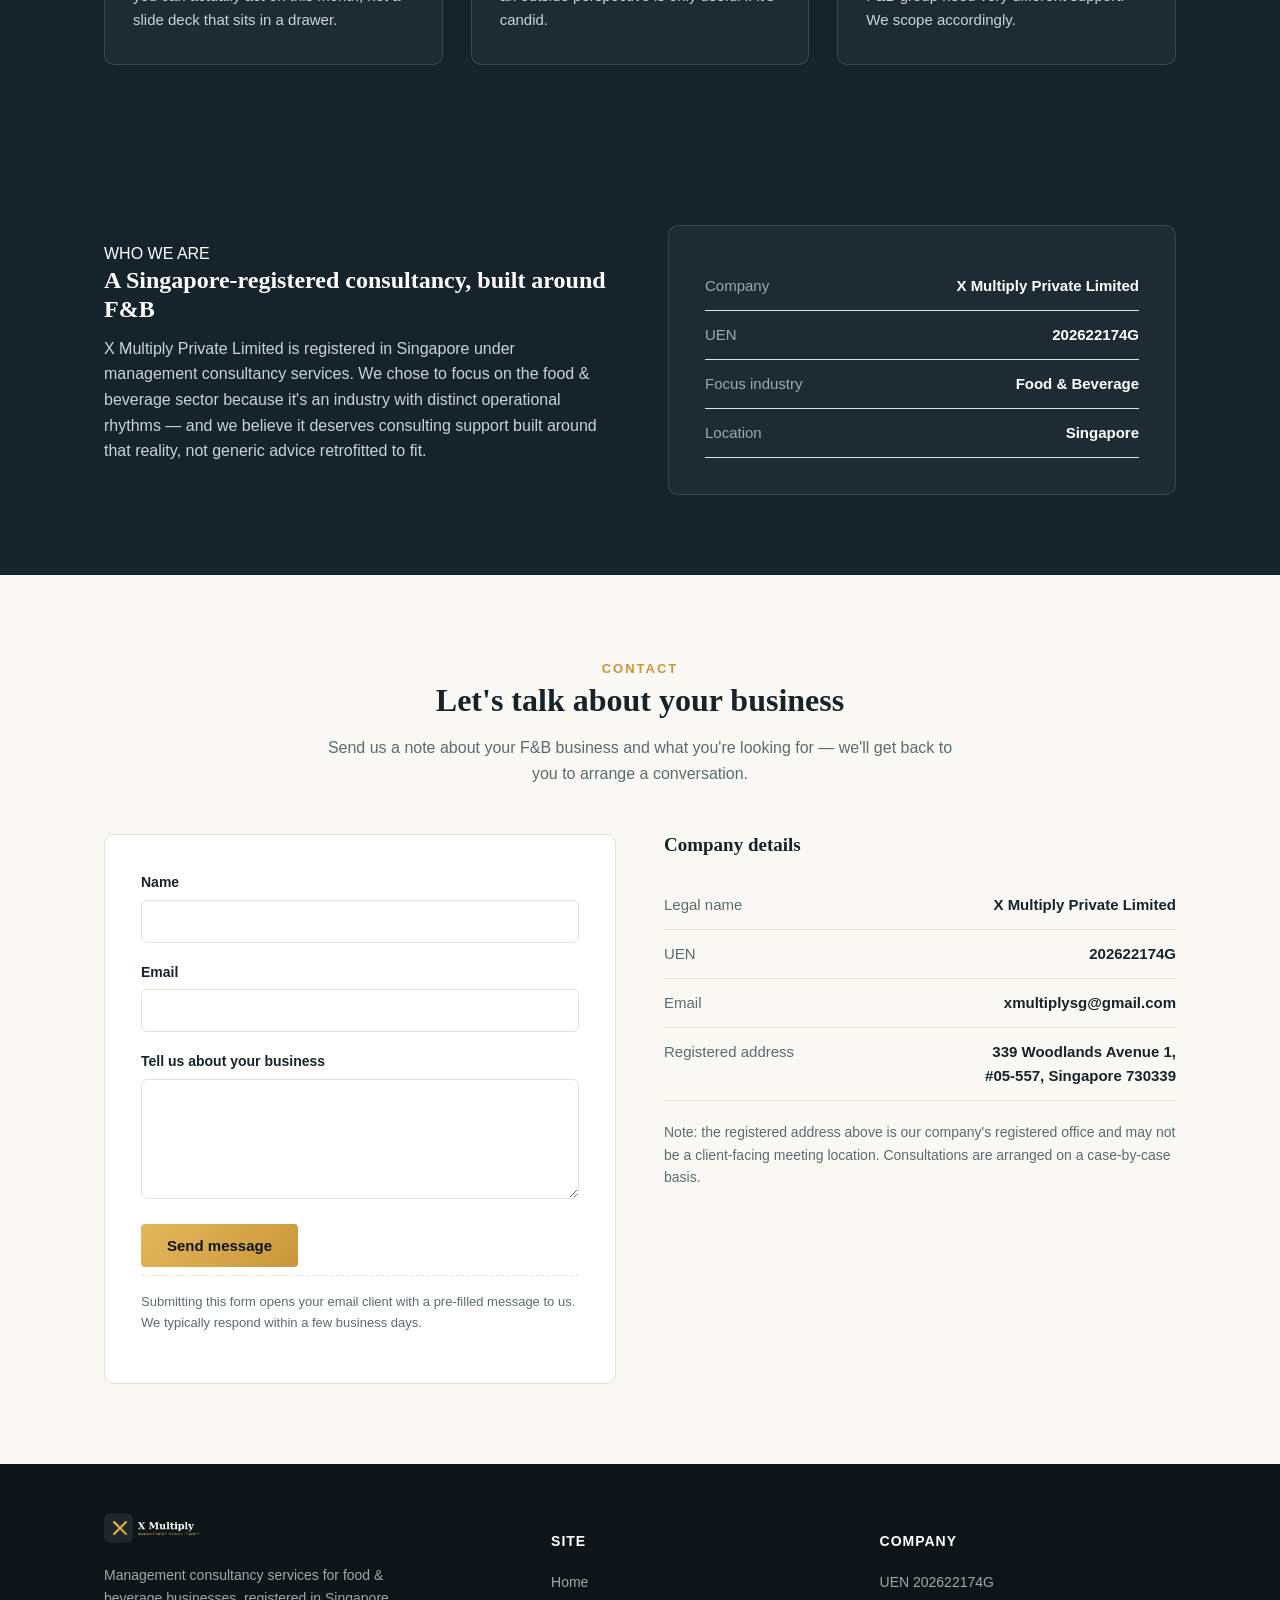
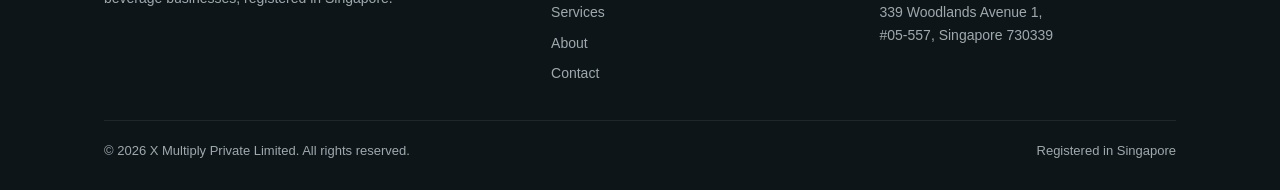
==== commit 3e6c1ee6: "Update contact email to xmultiplysg@gmail.com" ====
--- a/index.html
+++ b/index.html
@@ -194,7 +194,7 @@
       <ul class="fact-list">
         <li><span>Legal name</span><span>X Multiply Private Limited</span></li>
         <li><span>UEN</span><span>202622174G</span></li>
-        <li><span>Email</span><span>hello@xmultiply.sg</span></li>
+        <li><span>Email</span><span>xmultiplysg@gmail.com</span></li>
         <li><span>Registered address</span><span>339 Woodlands Avenue 1,<br/>#05-557, Singapore 730339</span></li>
       </ul>
       <p style="margin-top:20px; font-size:14px;">Note: the registered address above is our company's registered office and may not be a client-facing meeting location. Consultations are arranged on a case-by-case basis.</p>
--- a/css/style.css
+++ b/css/style.css
@@ -76,18 +76,21 @@
 }
 
 /* Banner */
-.site-banner { display: block; width: 100%; line-height: 0; background: var(--navy-950); padding: 28px 0; }
-.site-banner .wrap { padding-left: 24px; padding-right: 24px; }
+.site-banner { display: block; width: 100%; line-height: 0; background: var(--navy-950); scroll-margin-top: 76px; }
 .site-banner img {
   display: block;
   width: 100%;
-  max-width: 100%;
   height: auto;
-  border-radius: 14px;
+  max-height: 640px;
+  object-fit: cover;
+  object-position: left center;
 }
 @media (max-width: 700px) {
-  .site-banner { padding: 18px 0; }
-}
+  .site-banner img { max-height: 320px; }
+}
+
+/* Anchor scroll offset for sticky header */
+section[id], #home { scroll-margin-top: 76px; }
 
 /* Hero */
 .hero {
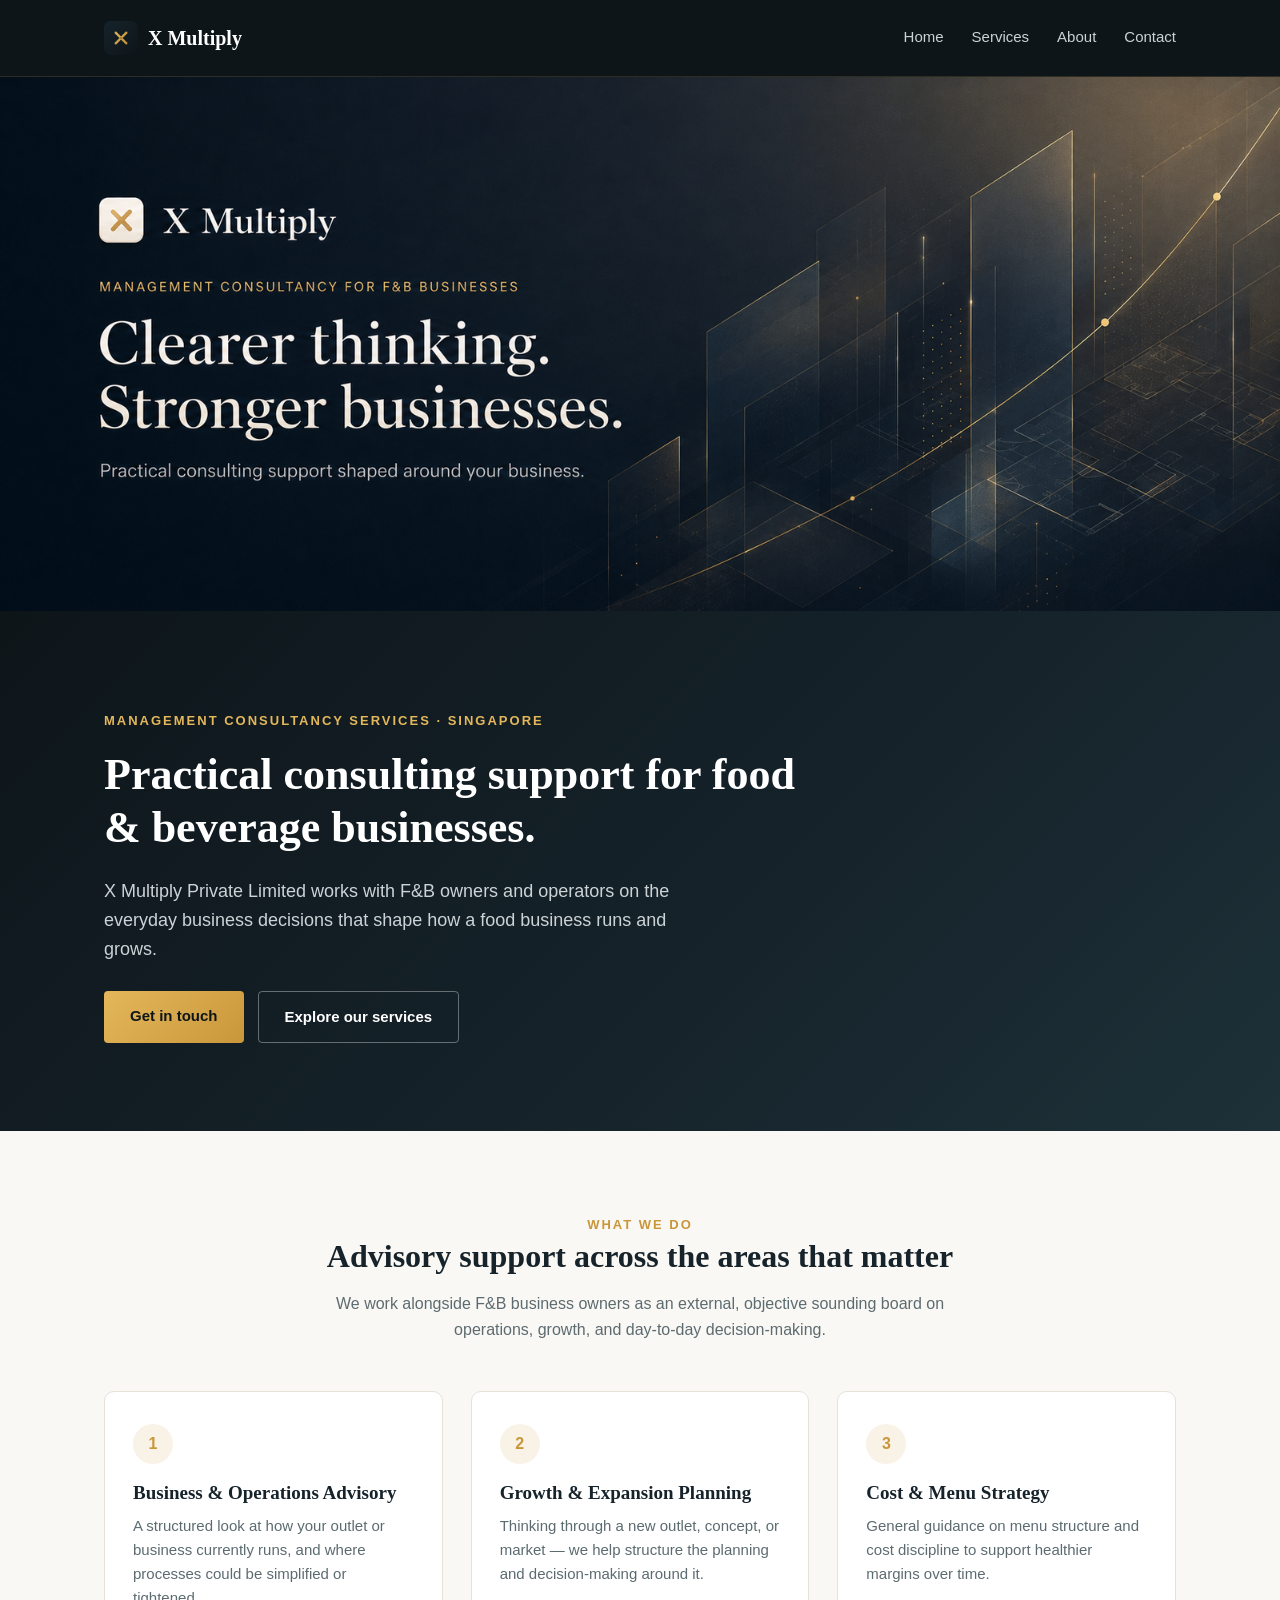
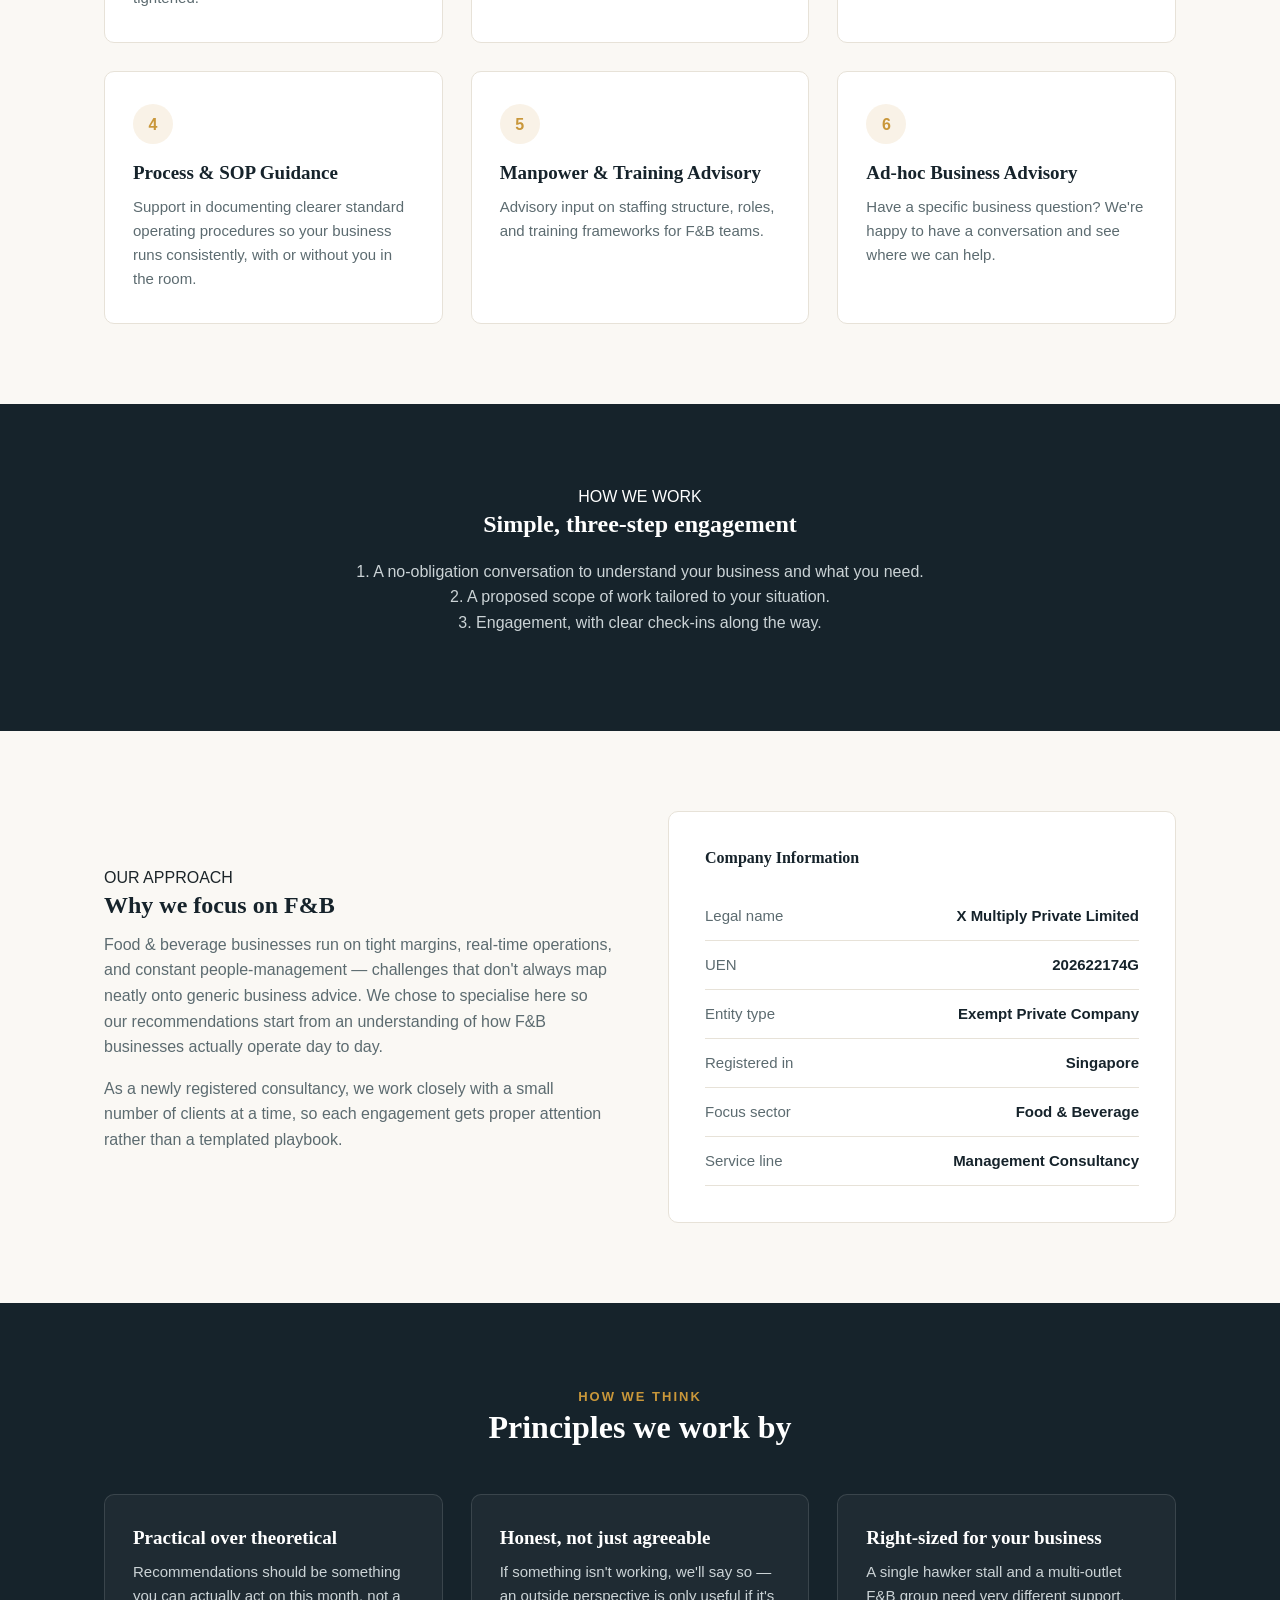
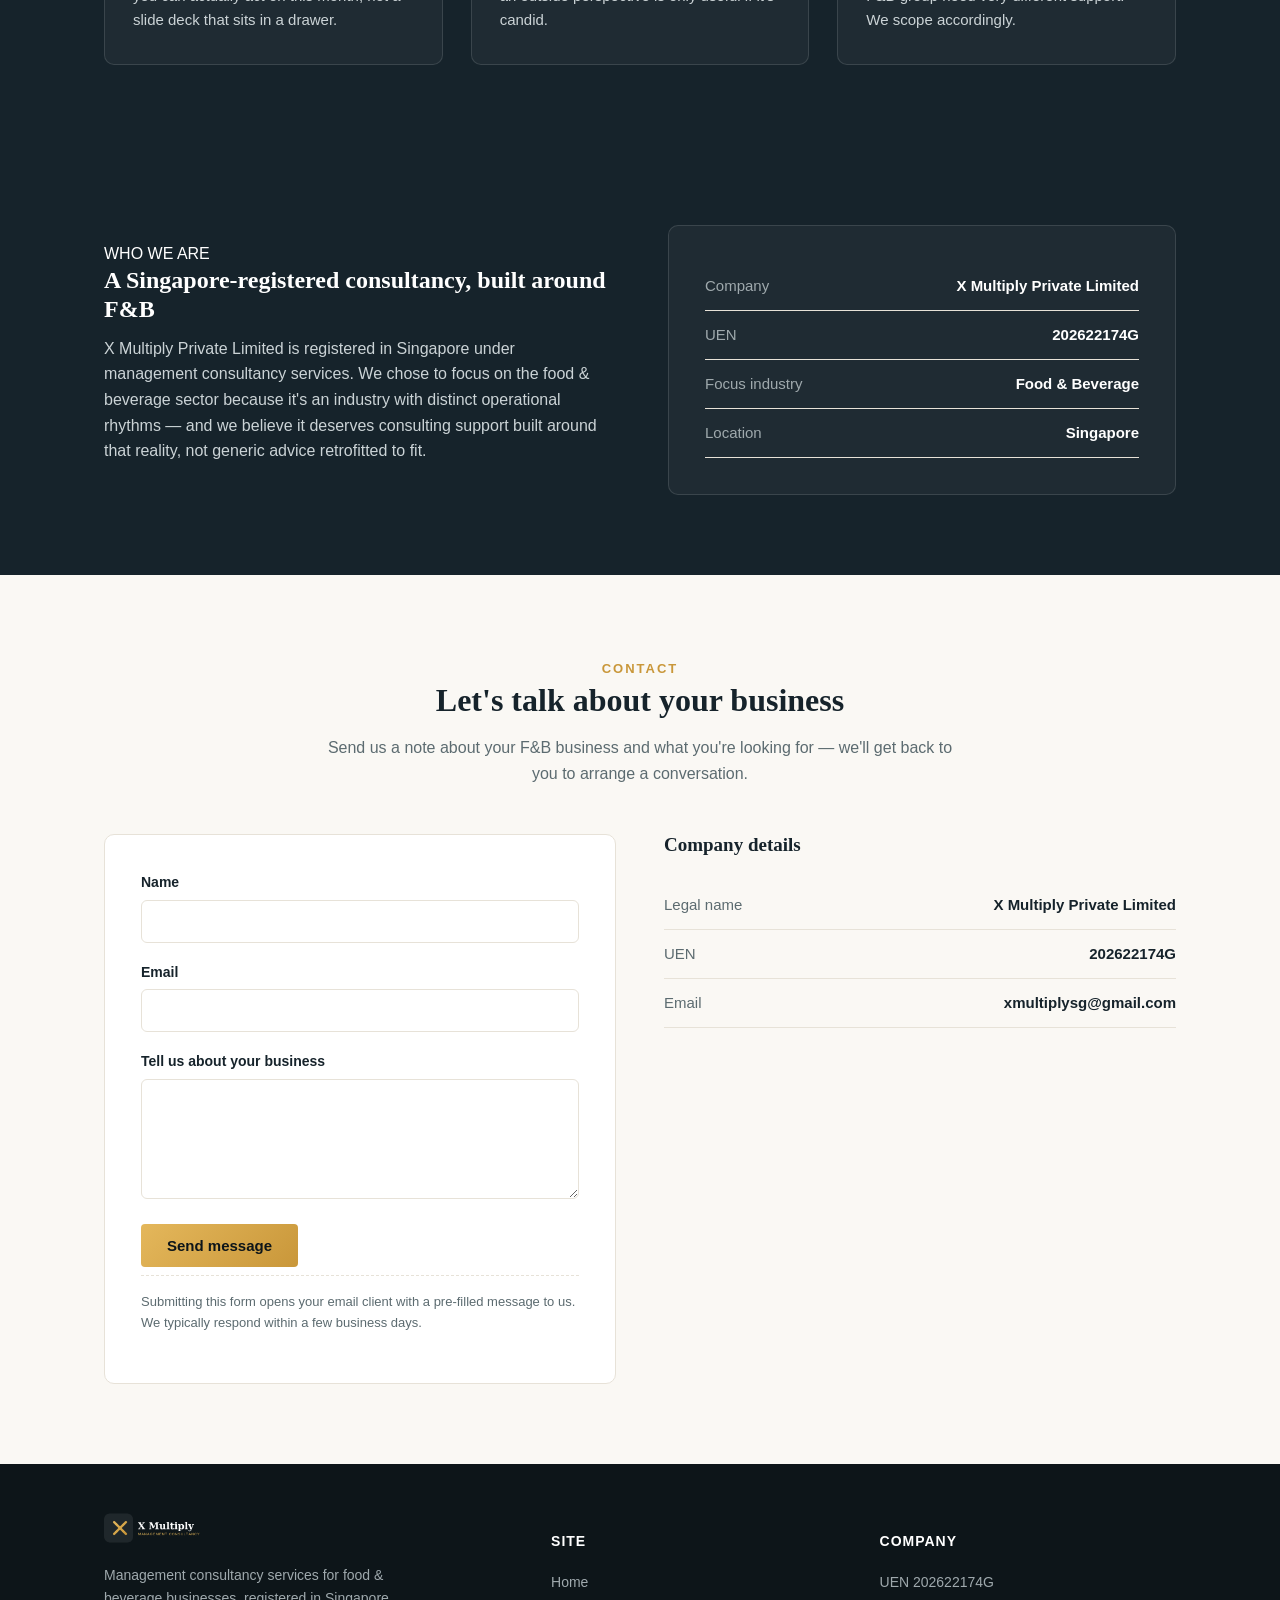
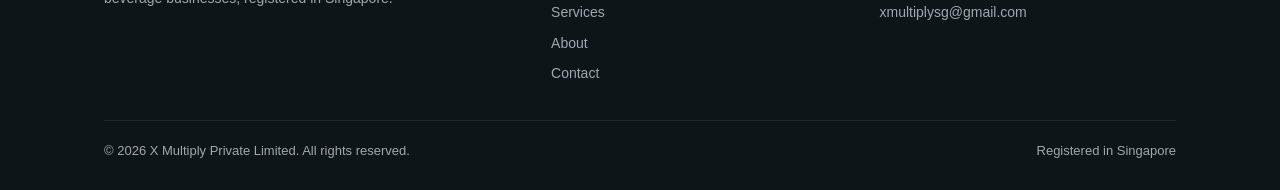
==== commit 4323d4f6: "Remove registered address from contact and footer" ====
--- a/index.html
+++ b/index.html
@@ -195,9 +195,7 @@
         <li><span>Legal name</span><span>X Multiply Private Limited</span></li>
         <li><span>UEN</span><span>202622174G</span></li>
         <li><span>Email</span><span>xmultiplysg@gmail.com</span></li>
-        <li><span>Registered address</span><span>339 Woodlands Avenue 1,<br/>#05-557, Singapore 730339</span></li>
       </ul>
-      <p style="margin-top:20px; font-size:14px;">Note: the registered address above is our company's registered office and may not be a client-facing meeting location. Consultations are arranged on a case-by-case basis.</p>
     </div>
   </div>
 </section>
@@ -219,7 +217,7 @@
       <div>
         <h4>COMPANY</h4>
         <span style="display:block; padding:4px 0;">UEN 202622174G</span>
-        <span style="display:block; padding:4px 0;">339 Woodlands Avenue 1,<br/>#05-557, Singapore 730339</span>
+        <span style="display:block; padding:4px 0;">xmultiplysg@gmail.com</span>
       </div>
     </div>
     <div class="footer-bottom">
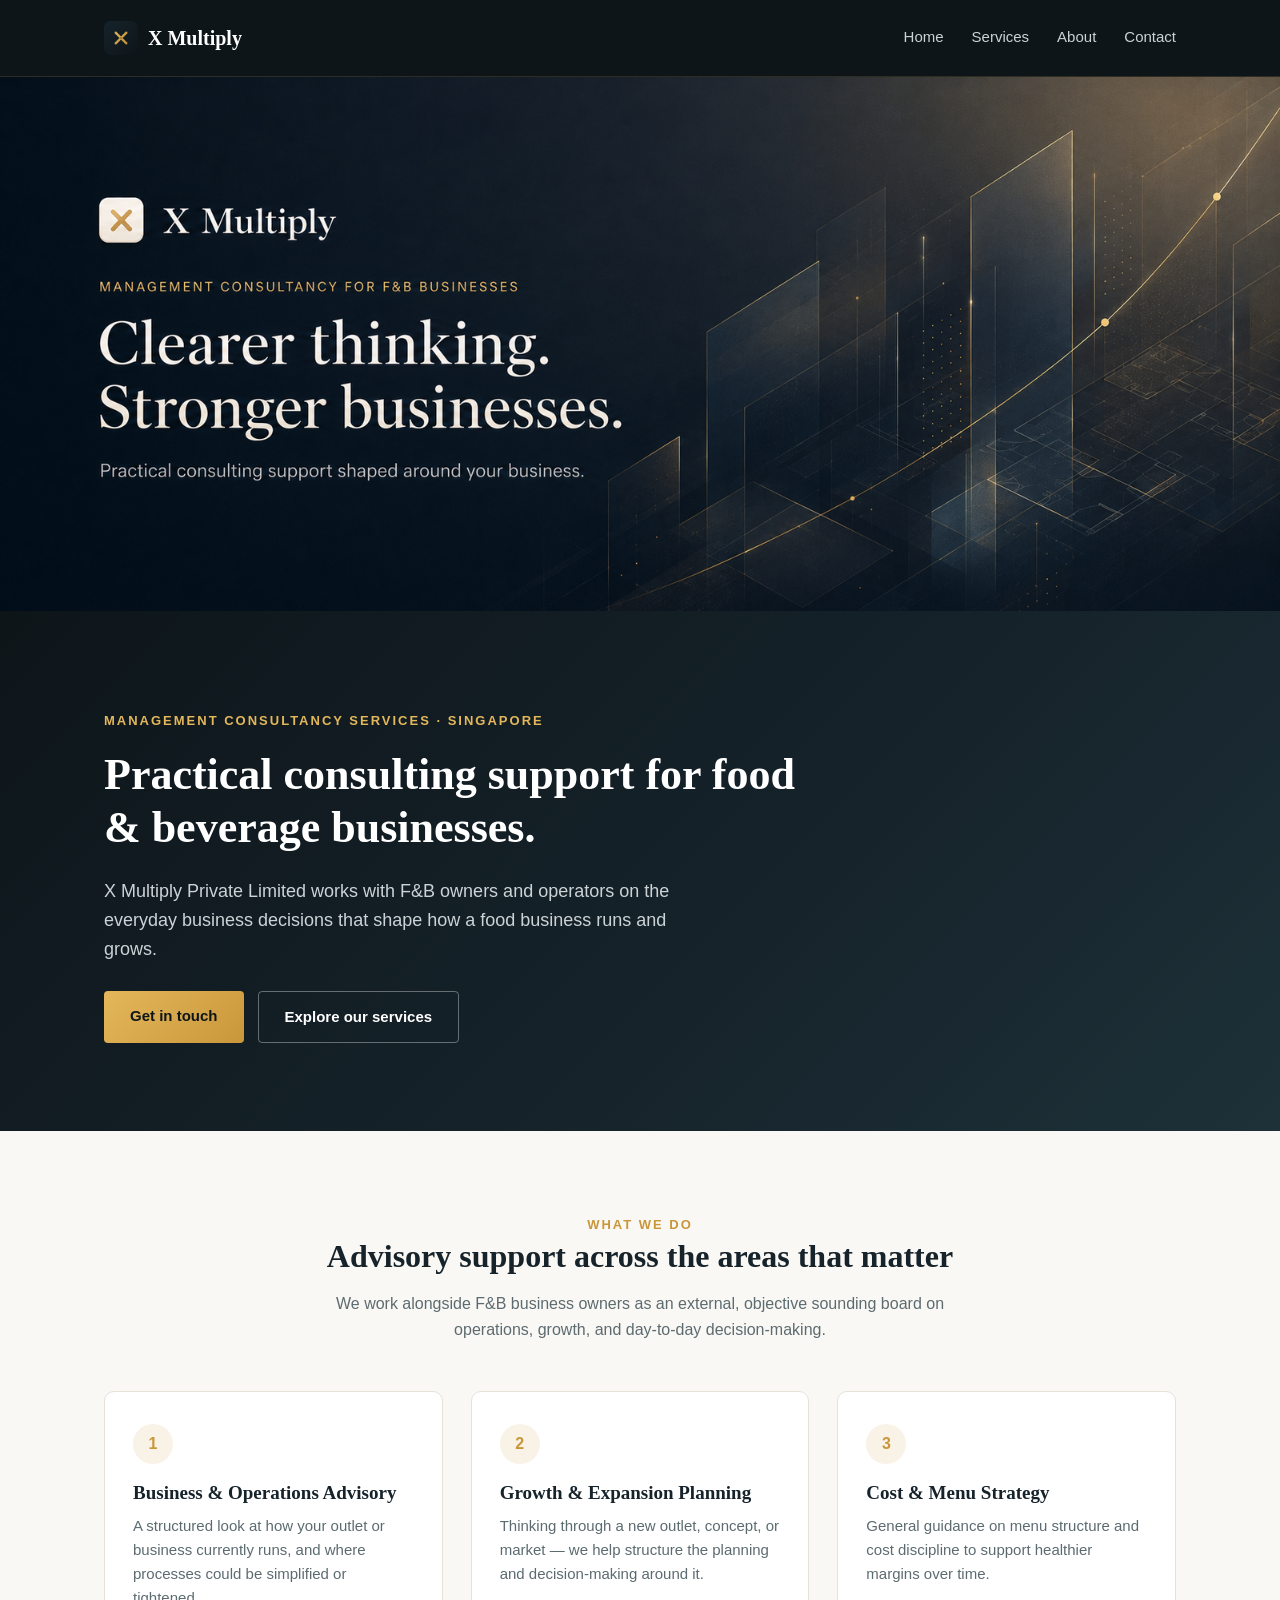
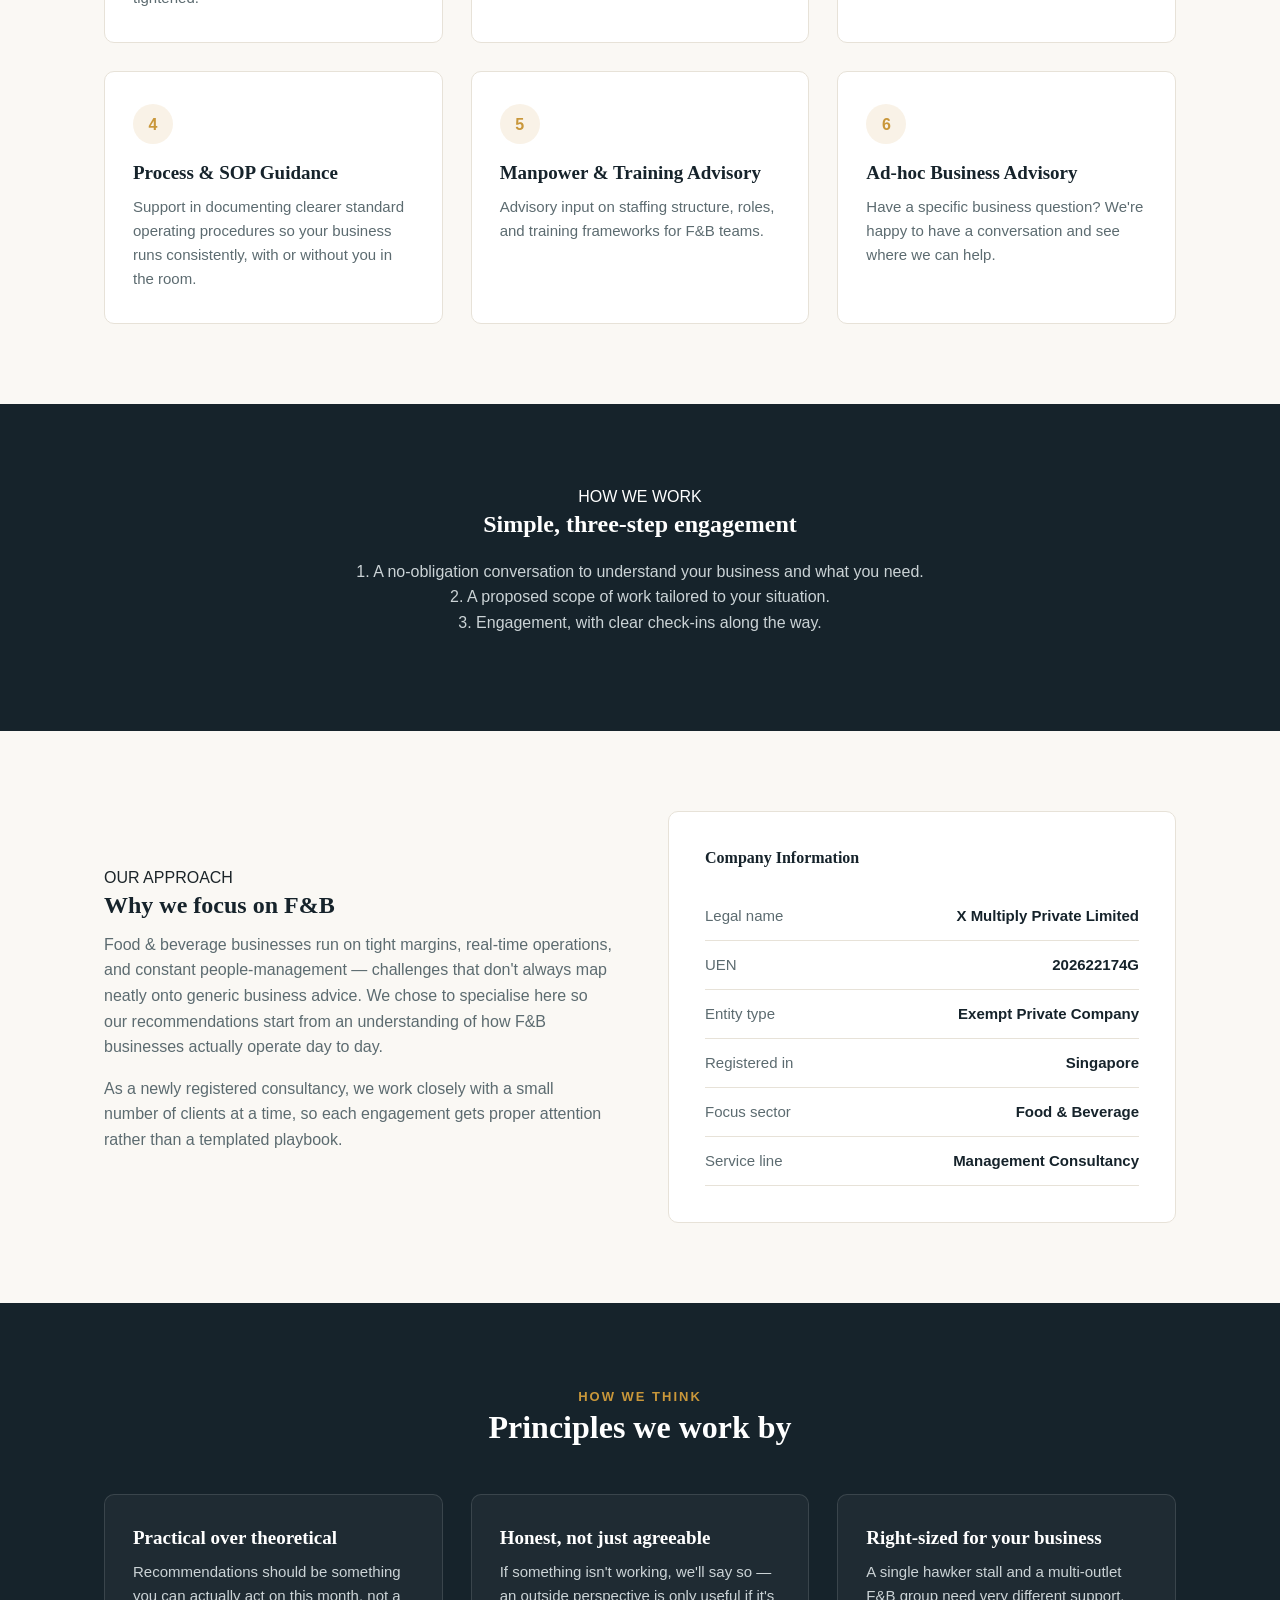
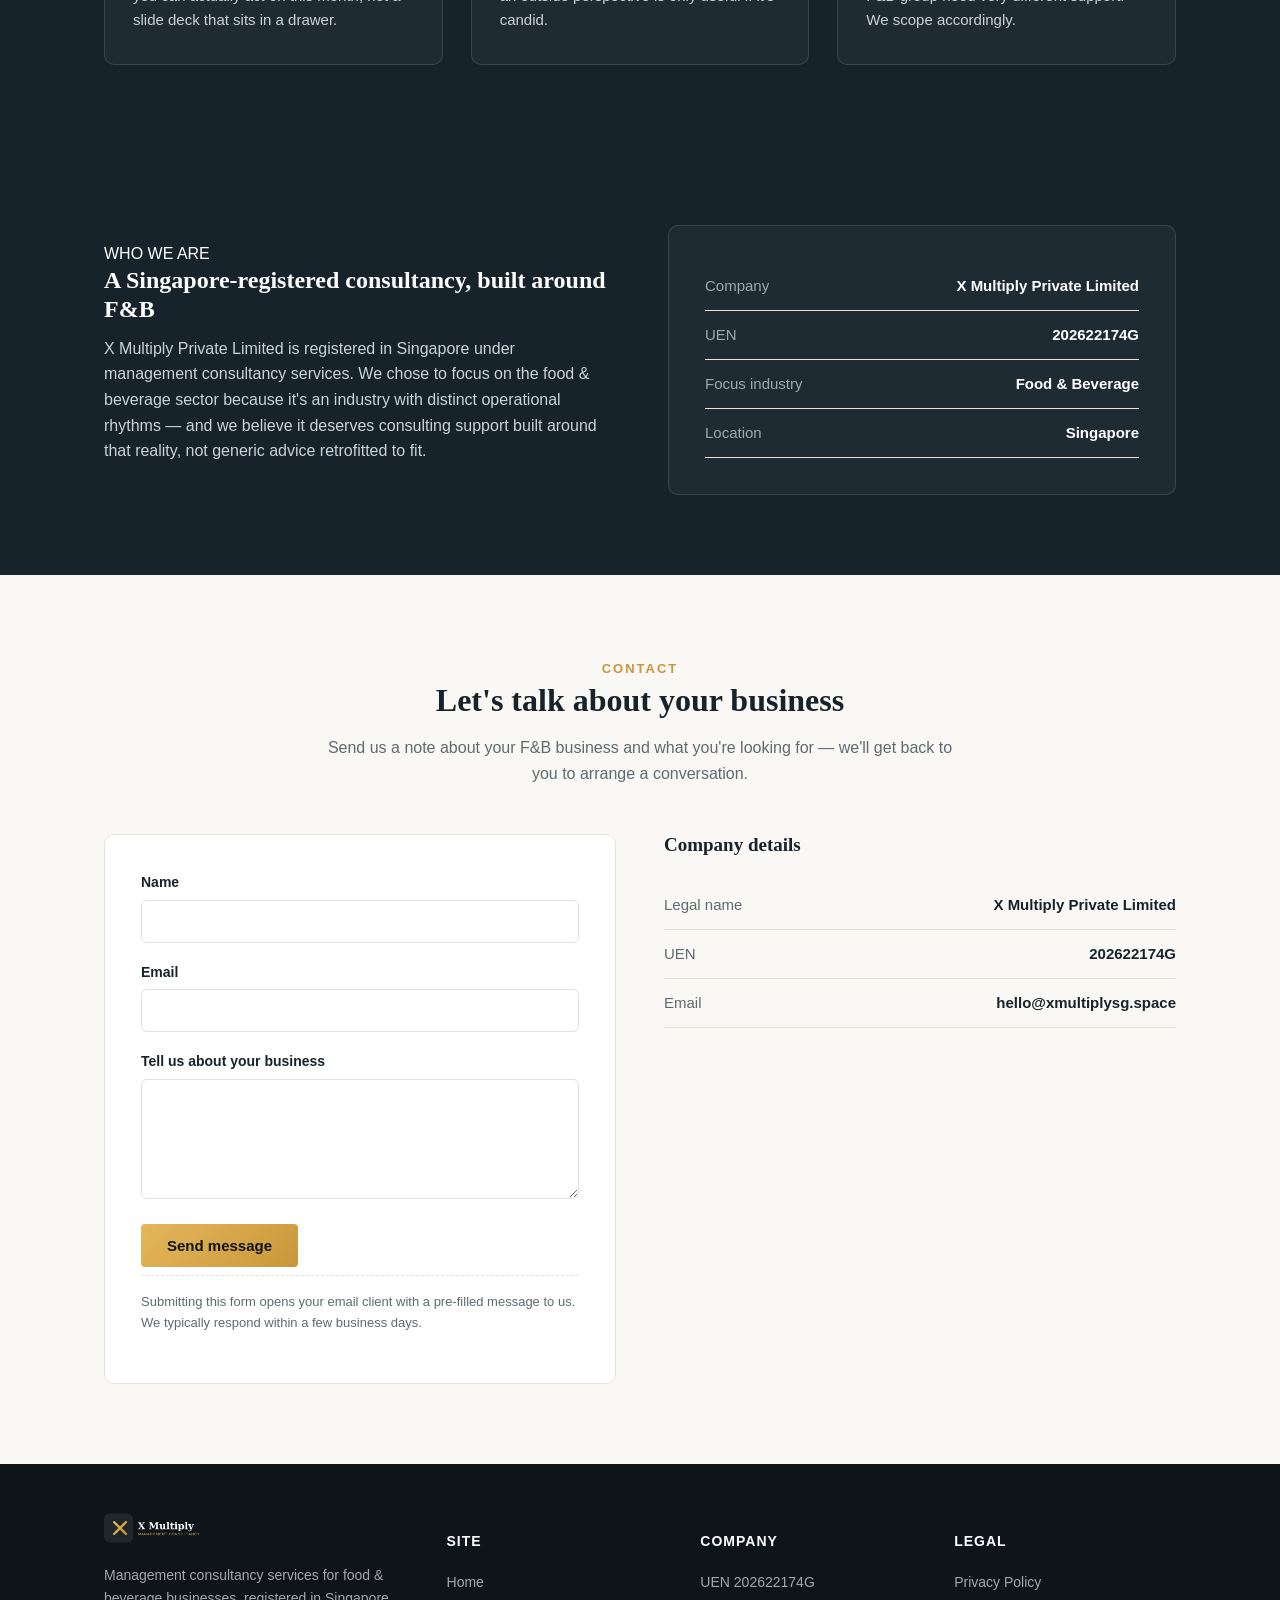
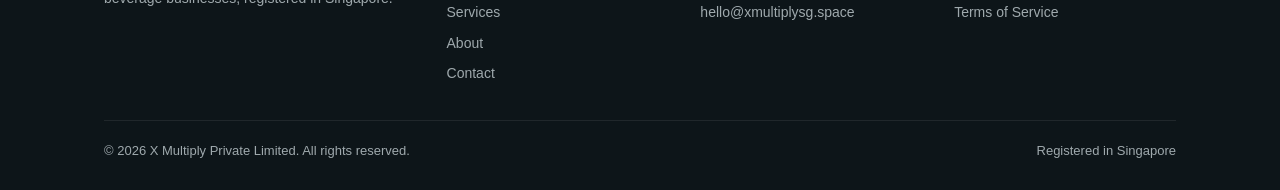
==== commit cbd64261: "Add Privacy Policy and Terms of Service pages, update contact email to hello@xmultiplysg.space" ====
--- a/index.html
+++ b/index.html
@@ -194,7 +194,7 @@
       <ul class="fact-list">
         <li><span>Legal name</span><span>X Multiply Private Limited</span></li>
         <li><span>UEN</span><span>202622174G</span></li>
-        <li><span>Email</span><span>xmultiplysg@gmail.com</span></li>
+        <li><span>Email</span><span>hello@xmultiplysg.space</span></li>
       </ul>
     </div>
   </div>
@@ -217,7 +217,12 @@
       <div>
         <h4>COMPANY</h4>
         <span style="display:block; padding:4px 0;">UEN 202622174G</span>
-        <span style="display:block; padding:4px 0;">xmultiplysg@gmail.com</span>
+        <span style="display:block; padding:4px 0;">hello@xmultiplysg.space</span>
+      </div>
+      <div>
+        <h4>LEGAL</h4>
+        <a href="privacy.html">Privacy Policy</a>
+        <a href="terms.html">Terms of Service</a>
       </div>
     </div>
     <div class="footer-bottom">
--- a/css/style.css
+++ b/css/style.css
@@ -228,10 +228,11 @@
 }
 .footer-grid {
   display: grid;
-  grid-template-columns: 1.4fr 1fr 1fr;
+  grid-template-columns: 1.4fr 1fr 1fr 1fr;
   gap: 32px;
   margin-bottom: 32px;
 }
+@media (max-width: 900px) { .footer-grid { grid-template-columns: 1fr 1fr; } }
 @media (max-width: 700px) { .footer-grid { grid-template-columns: 1fr; } }
 .site-footer h4 { color: #fff; font-family: inherit; font-size: 14px; letter-spacing: 1px; margin-bottom: 14px; }
 .site-footer a { color: #9fa9ad; display: block; padding: 4px 0; }
@@ -245,3 +246,30 @@
   gap: 8px;
   font-size: 13px;
 }
+.footer-bottom a { display: inline; padding: 0; }
+
+/* Legal pages */
+.legal-meta { color: var(--muted); font-size: 14px; margin: -8px 0 8px; }
+.legal-content { max-width: 760px; }
+.legal-content h2 { font-size: 22px; margin-top: 48px; }
+.legal-content h2:first-child { margin-top: 0; }
+.legal-content h3 { font-size: 16px; margin-top: 28px; color: var(--navy-900); }
+.legal-content p, .legal-content li { font-size: 15px; line-height: 1.75; color: var(--muted); }
+.legal-content ul { padding-left: 20px; margin: 0 0 1.2em; }
+.legal-content ul li { margin-bottom: 6px; }
+.legal-content table {
+  width: 100%;
+  border-collapse: collapse;
+  margin: 8px 0 28px;
+  font-size: 14px;
+}
+.legal-content th, .legal-content td {
+  text-align: left;
+  padding: 10px 14px;
+  border-bottom: 1px solid var(--line);
+  vertical-align: top;
+}
+.legal-content th { color: var(--navy-900); font-family: Georgia, serif; }
+.legal-content .panel p { margin: 0 0 4px; color: var(--navy-900); font-size: 15px; }
+.legal-content .panel p:first-child { font-weight: 700; }
+.legal-content .panel { margin: 20px 0 32px; }
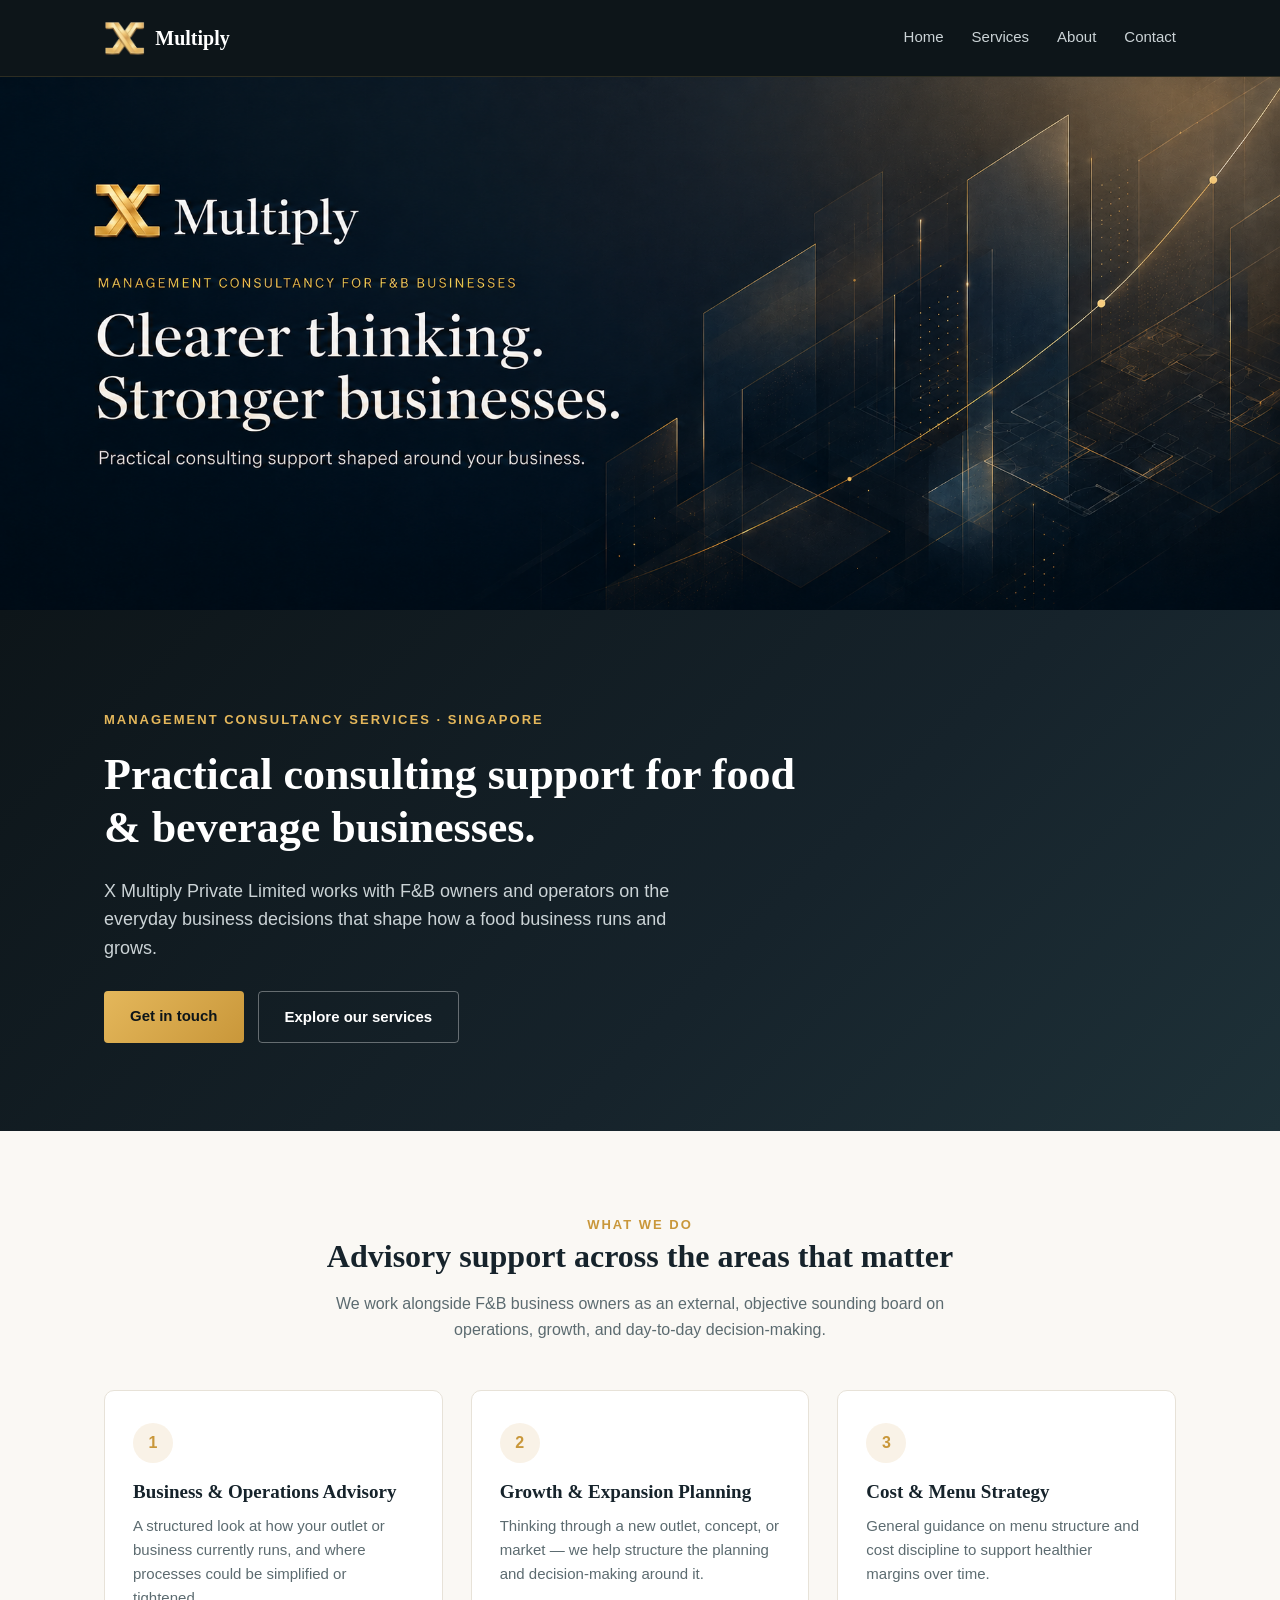
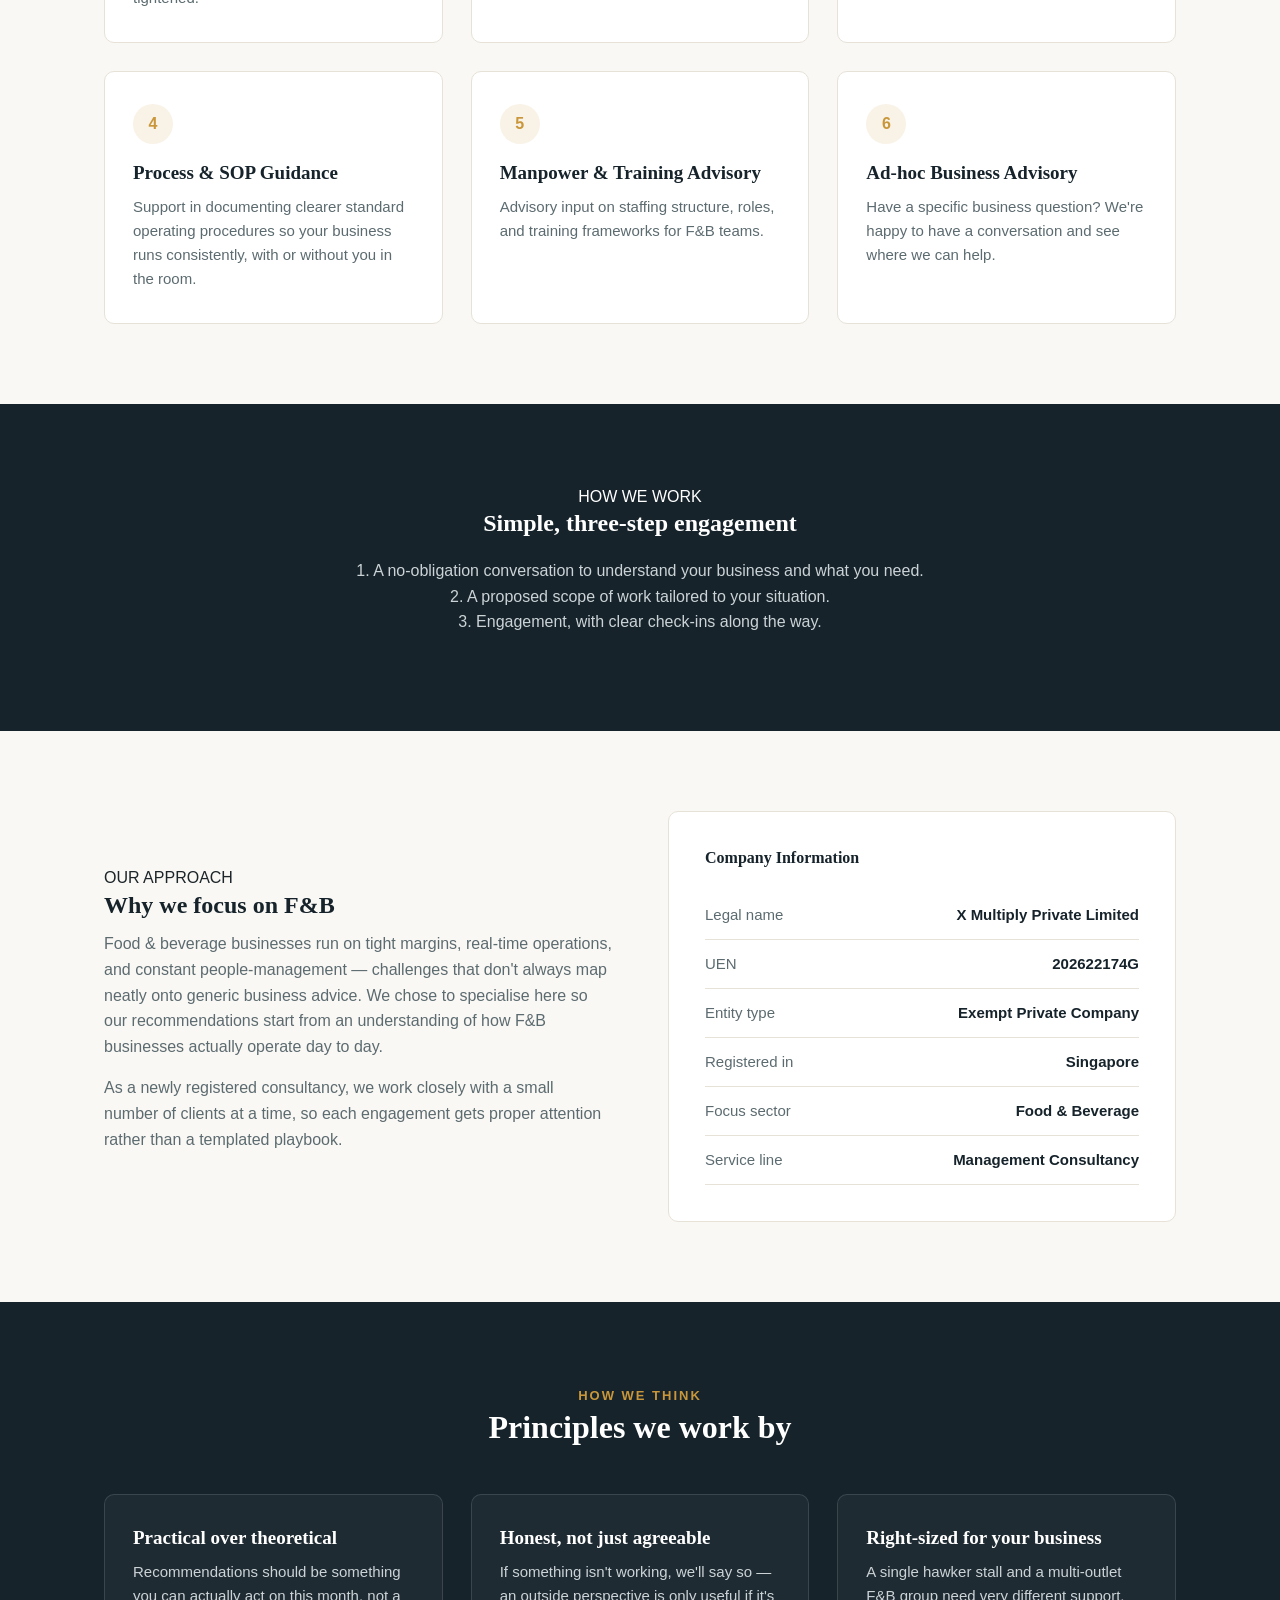
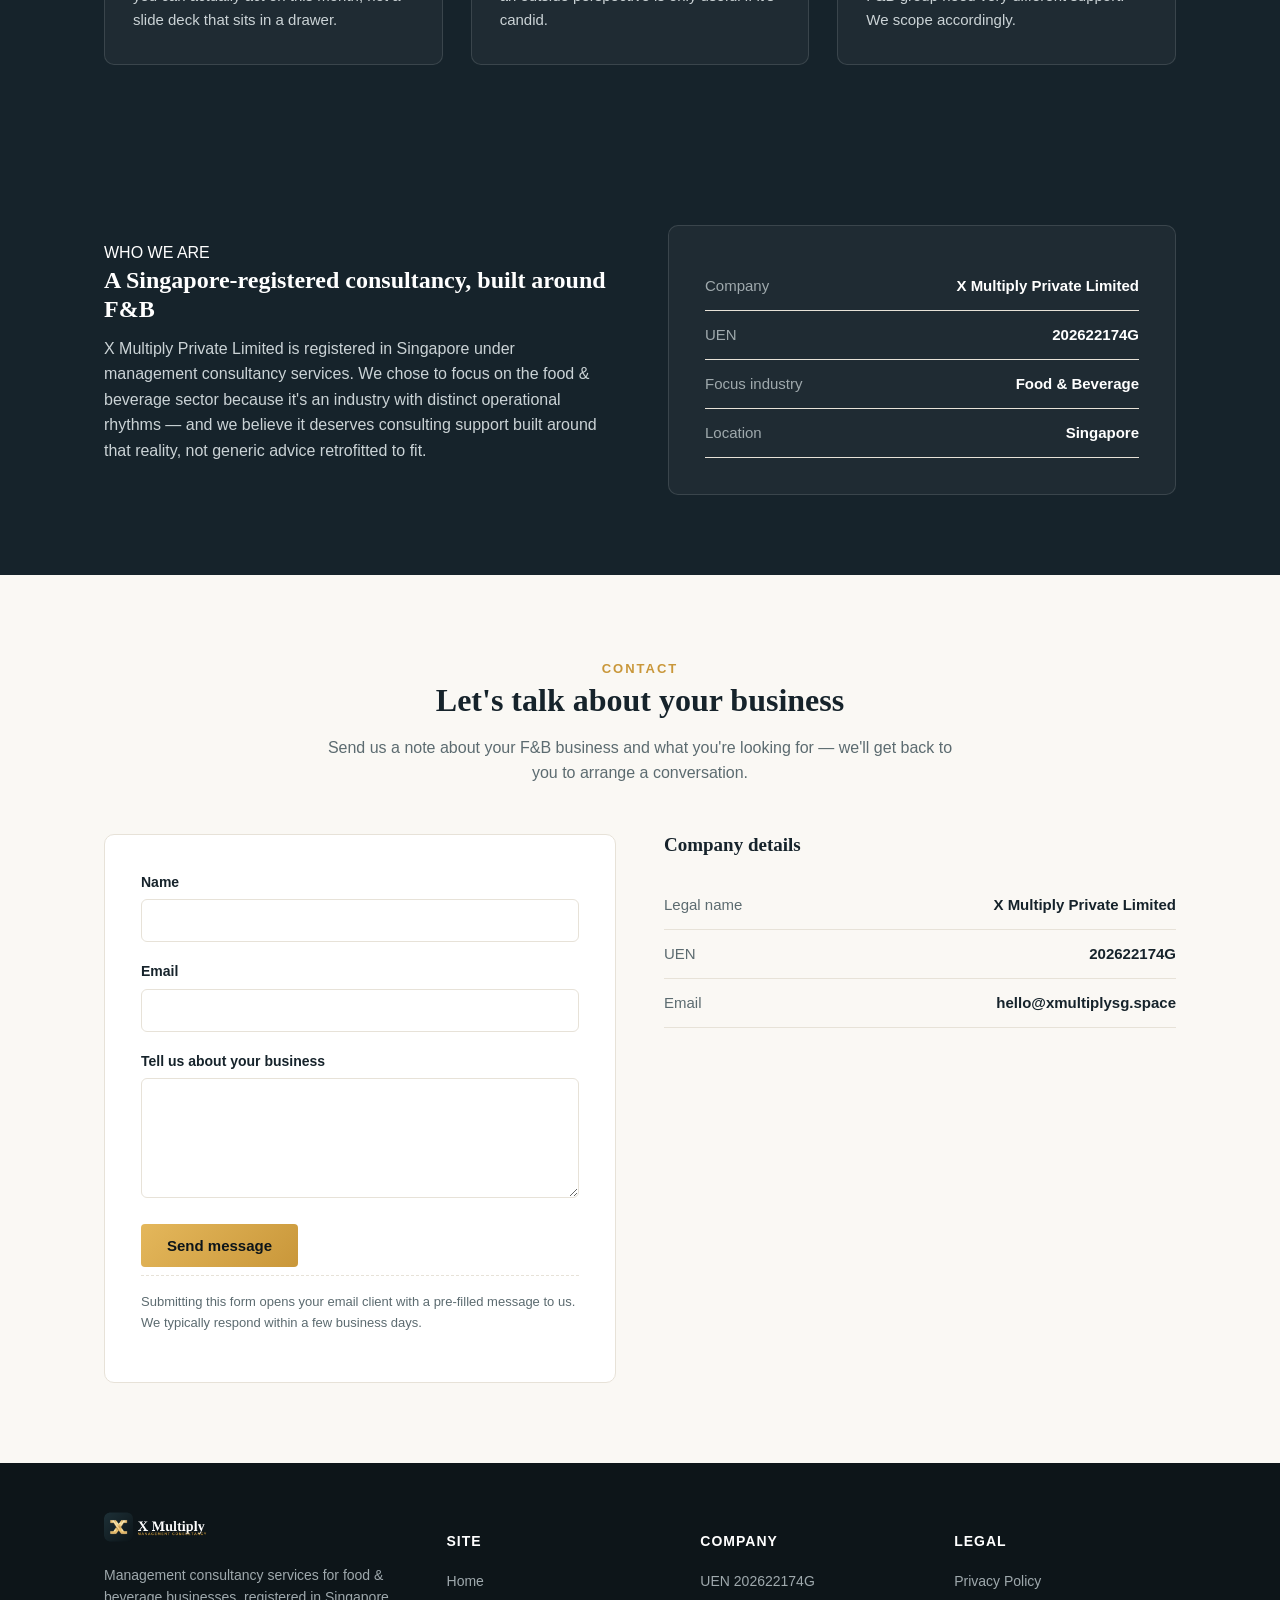
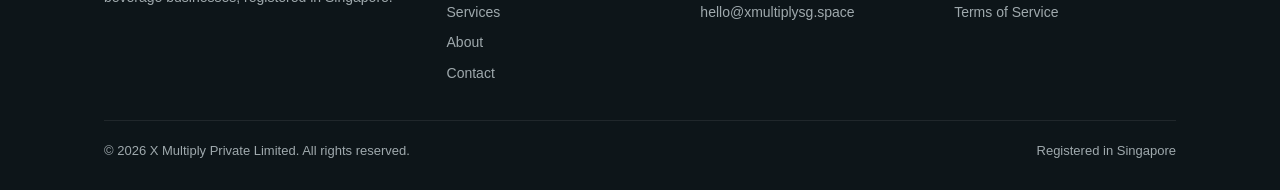
==== commit b6aa73a3: "Fix header brand (use bare X mark, drop duplicate X in wordmark) and rebuild footer logo with icon +" ====
--- a/index.html
+++ b/index.html
@@ -18,8 +18,8 @@
 <header class="site-header">
   <div class="wrap">
     <a href="#home" class="brand">
-      <img src="assets/logo-icon-192.png" alt="X Multiply logo" />
-      <span>X Multiply</span>
+      <img src="assets/logo-x-mark.png" alt="X Multiply logo" class="brand-mark" />
+      <span>Multiply</span>
     </a>
     <nav class="nav">
       <a href="#home">Home</a>
